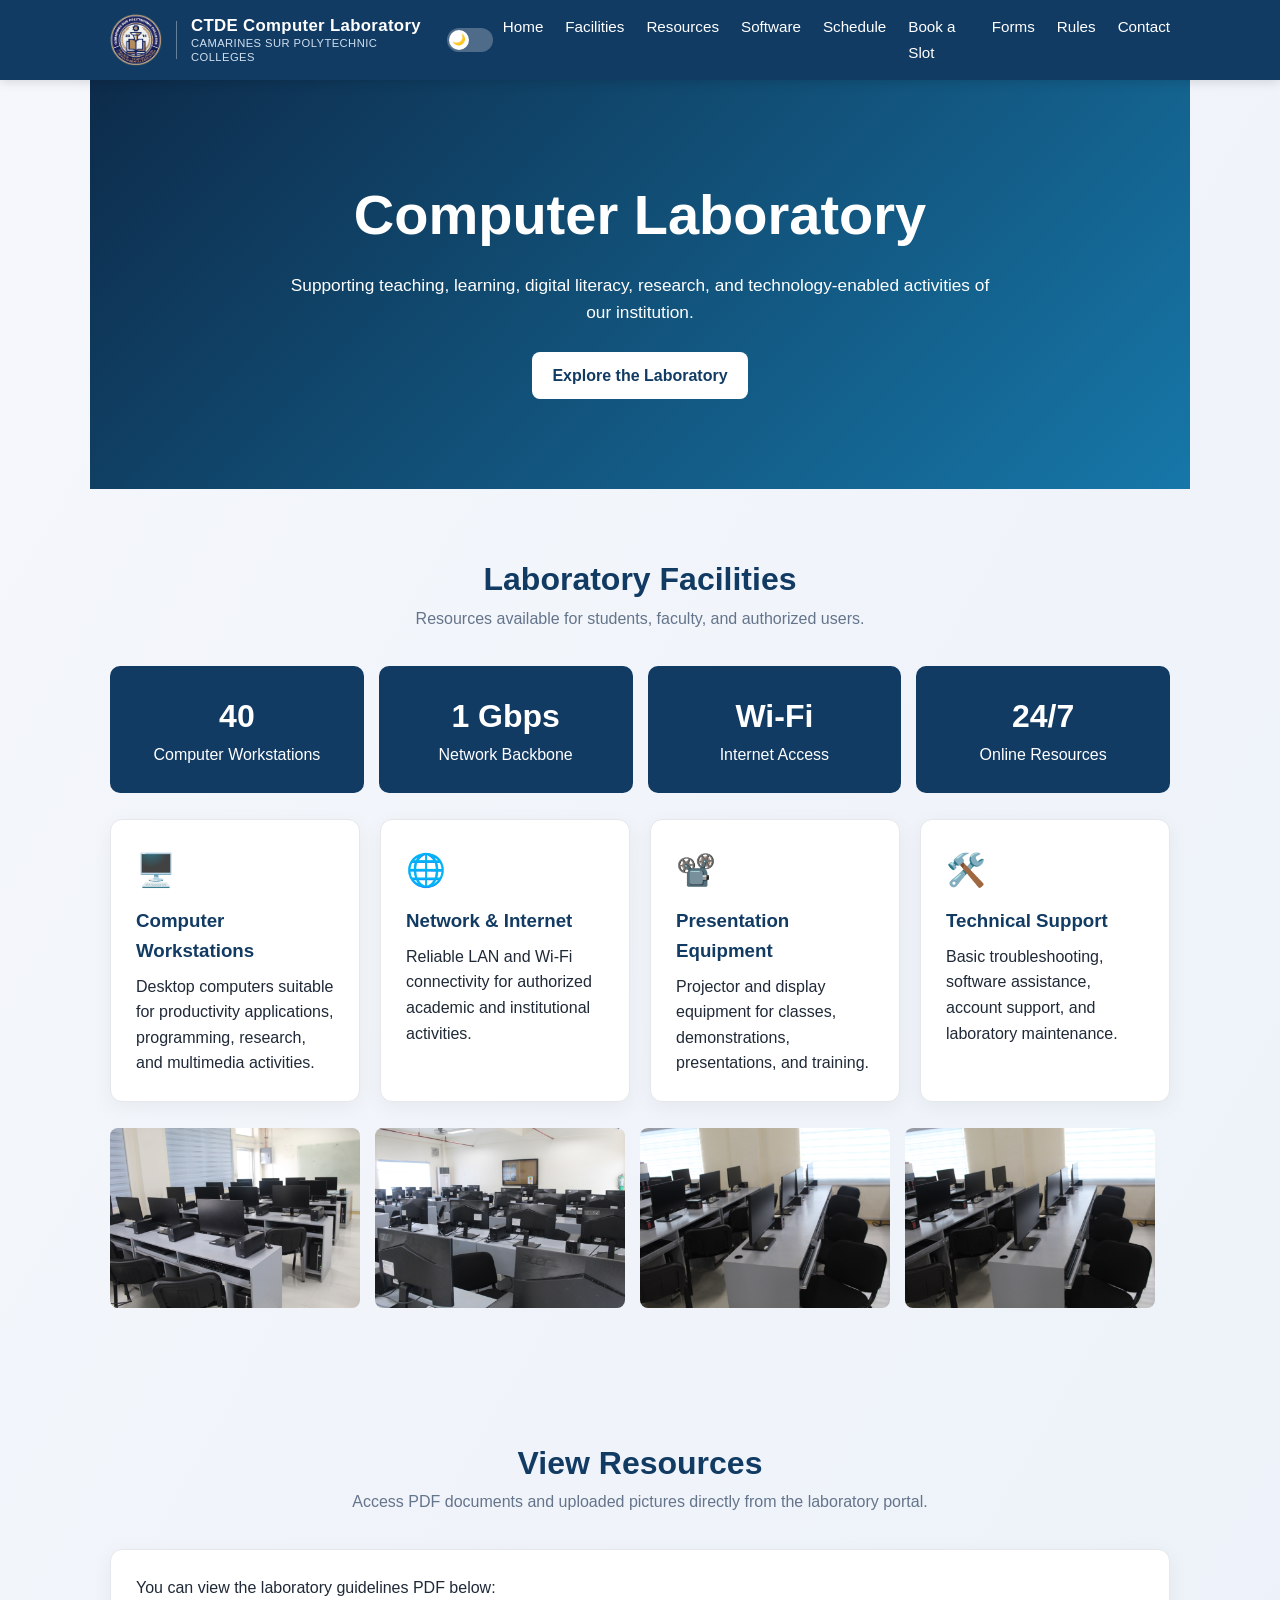
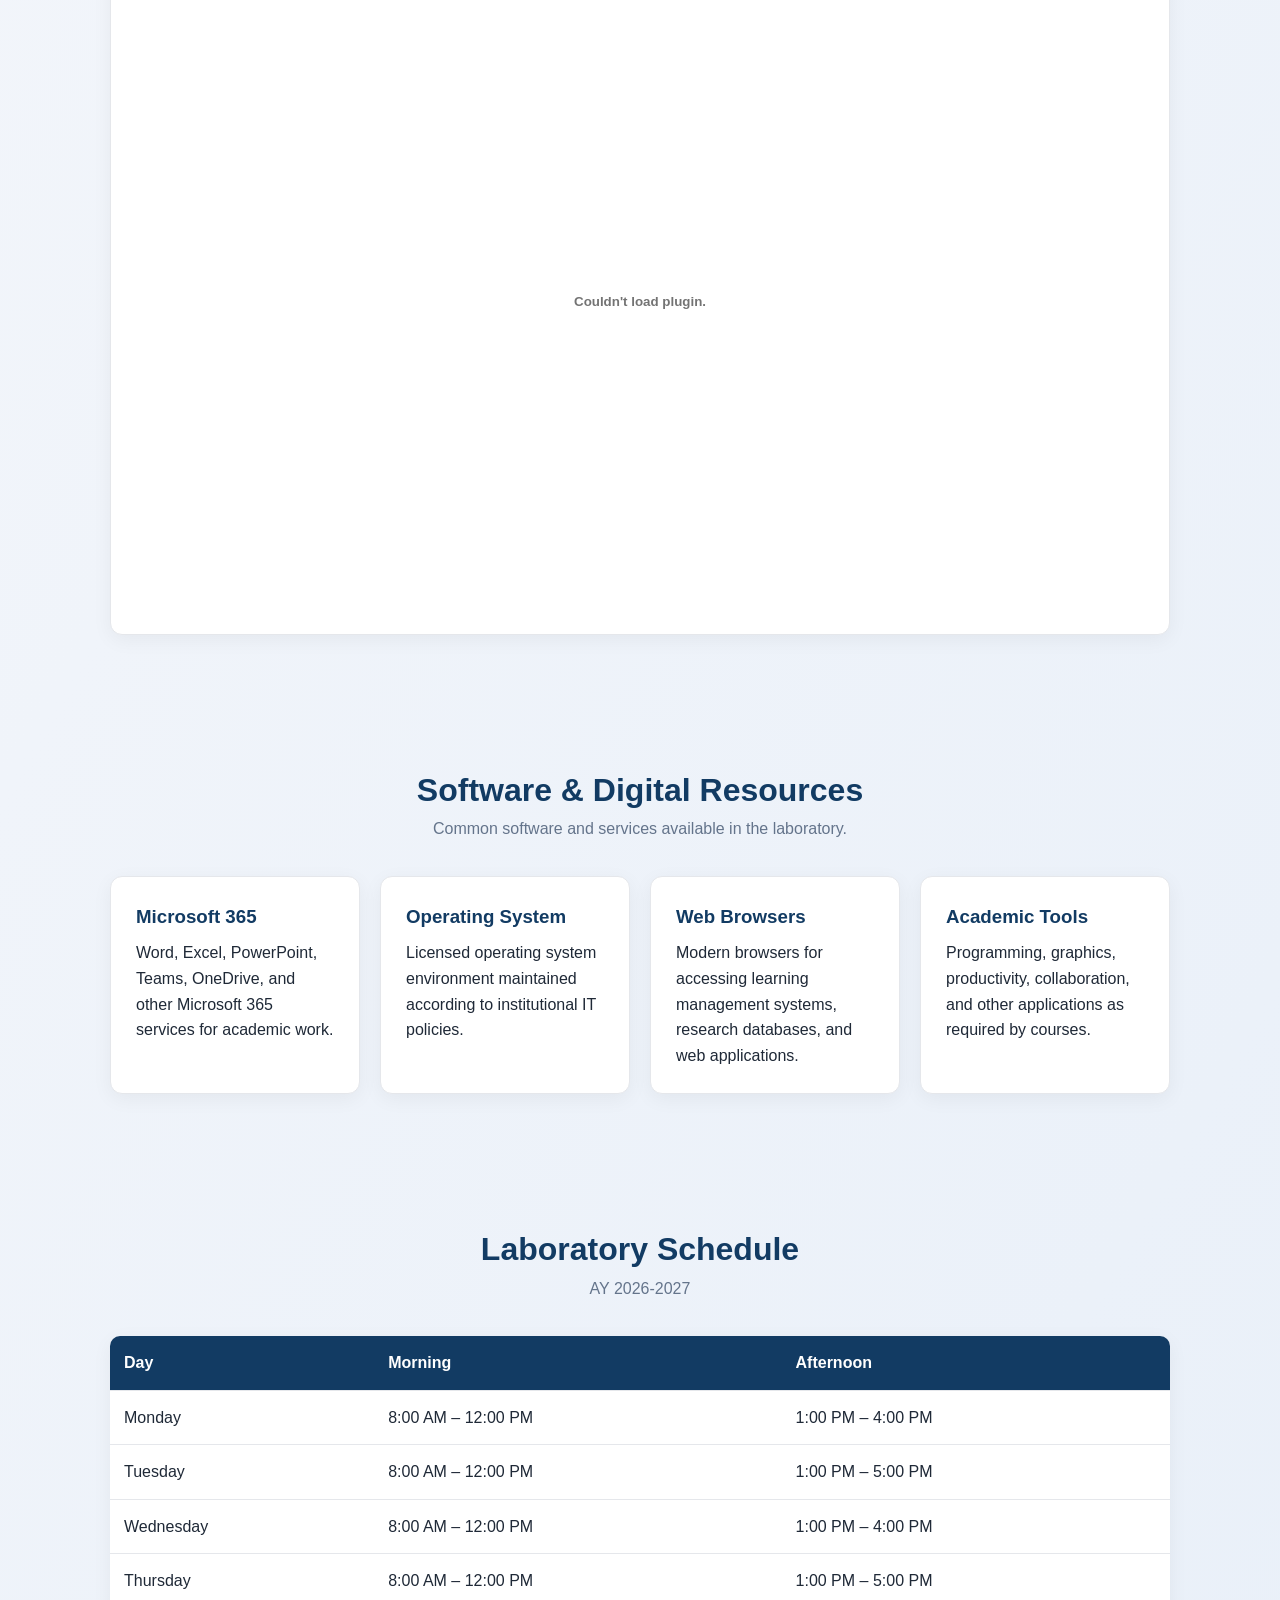
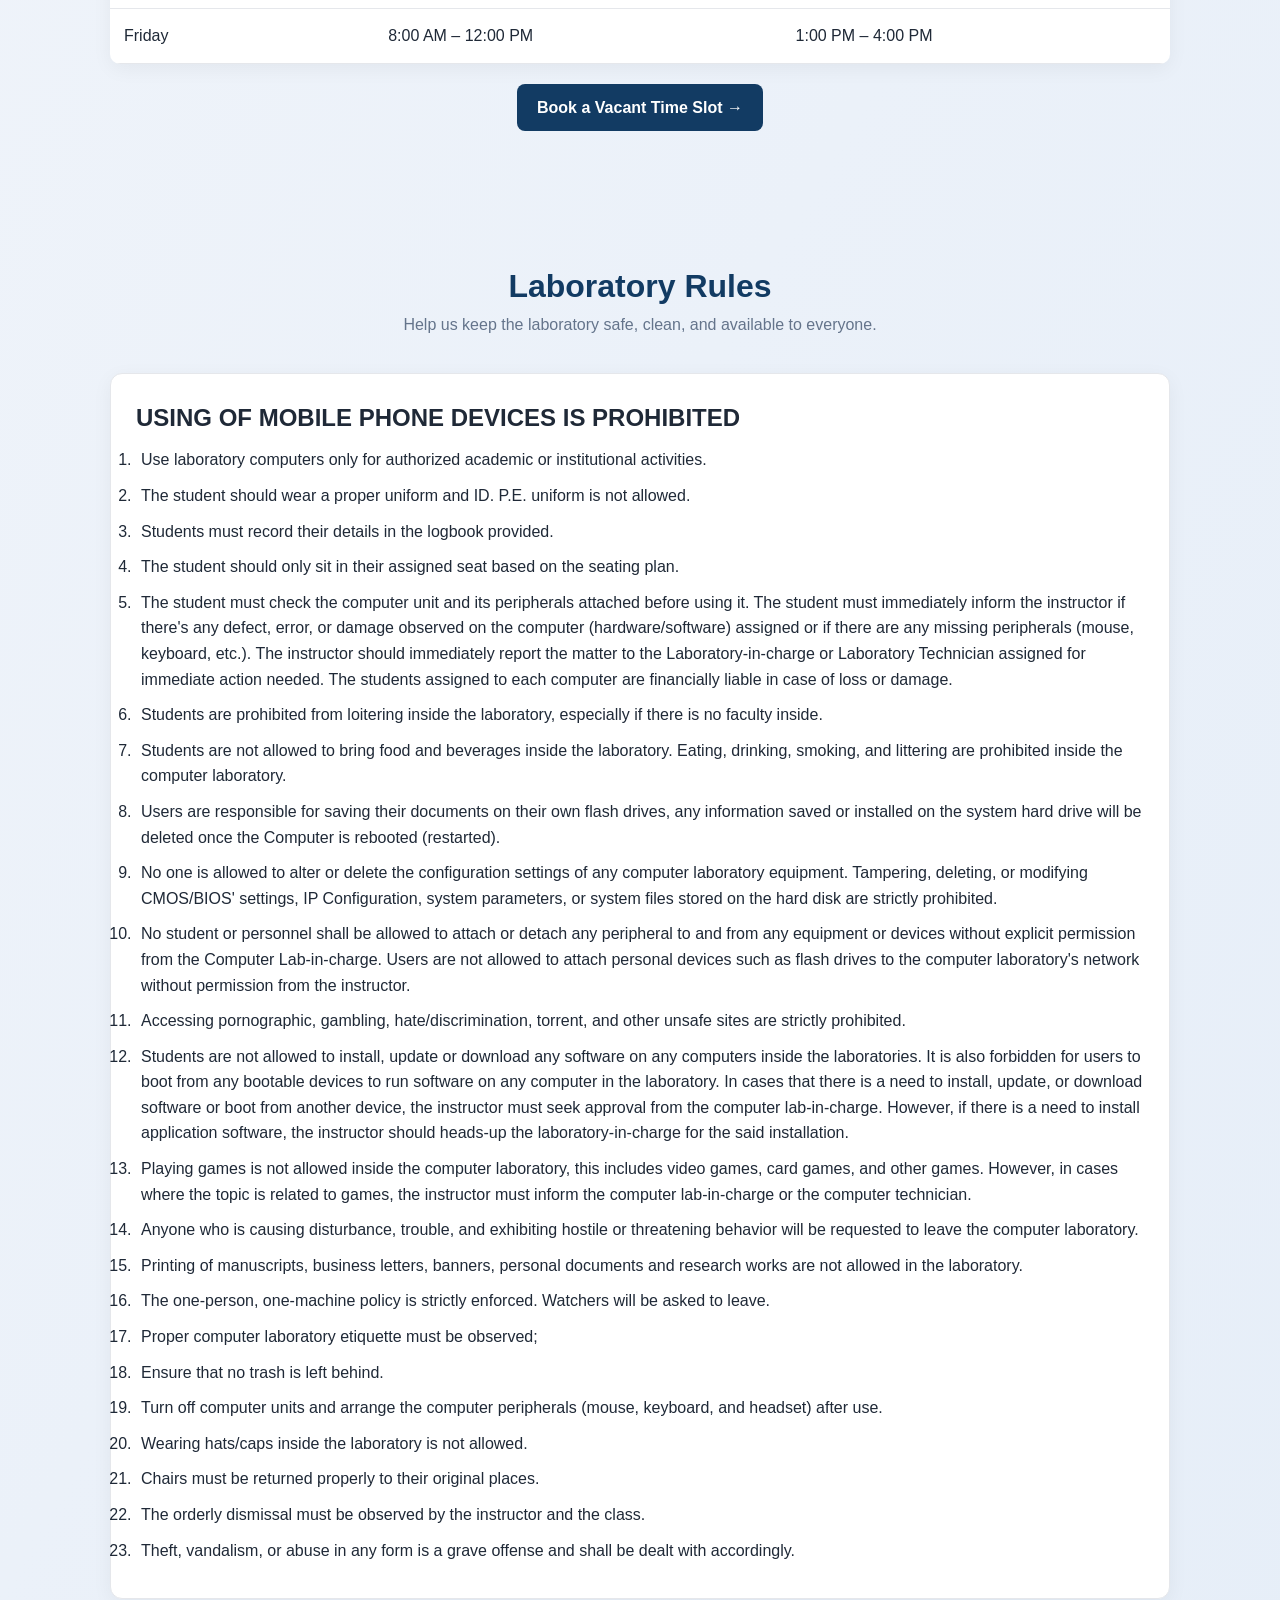
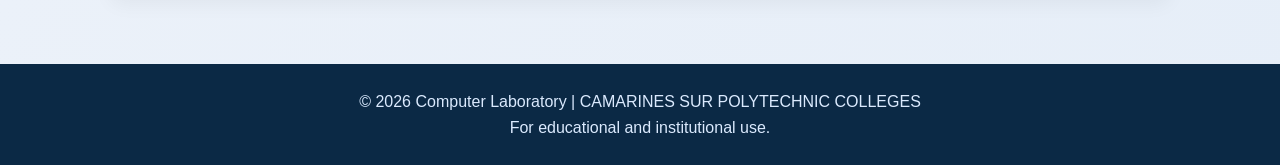
==== index.html @ 2ef3e0af "Add files via upload" ====
<!DOCTYPE html>
<html lang="en">
<head>
<meta charset="UTF-8">
<meta name="viewport" content="width=device-width, initial-scale=1.0">
<title>Computer Laboratory | Institution</title>
<script>
// Apply saved theme before first paint to avoid a light-mode flash
(function(){
  try {
    if (localStorage.getItem('theme') === 'dark') {
      document.documentElement.setAttribute('data-theme', 'dark');
    }
  } catch (e) {}
})();
</script>
<style>
:root{
  --bg1:#f5f7fb; --bg2:#e6eef8; --bg3:#eef4fb;
  --card-bg:#ffffff; --card-border:#e5e7eb;
  --text:#1f2937; --text-muted:#64748b;
  --accent:#123b63;
  --table-header-bg:#123b63;
  --stat-bg:#123b63;
}
[data-theme="dark"]{
  --bg1:#0f172a; --bg2:#111827; --bg3:#0b1220;
  --card-bg:#1e293b; --card-border:#334155;
  --text:#e5e7eb; --text-muted:#94a3b8;
  --accent:#6bb6f0;
  --table-header-bg:#0b1f36;
  --stat-bg:#0b1f36;
}
*{box-sizing:border-box;margin:0;padding:0}
html{scroll-behavior:smooth}
body{font-family:Arial,Helvetica,sans-serif;line-height:1.6;color:var(--text);background:linear-gradient(120deg,var(--bg1),var(--bg2),var(--bg1),var(--bg3));background-size:300% 300%;animation:bgShift 16s ease infinite;transition:color .2s ease}
@keyframes bgShift{
0%{background-position:0% 50%}
50%{background-position:100% 50%}
100%{background-position:0% 50%}
}
header{background:#123b63;color:white;position:sticky;top:0;z-index:10;box-shadow:0 2px 10px #0002}
nav{max-width:1100px;margin:auto;display:flex;align-items:center;justify-content:space-between;padding:14px 20px;gap:10px}
.logo{font-weight:700;font-size:1.15rem;display:flex;align-items:center;gap:14px}
.logo img{height:52px;width:52px;flex-shrink:0}
.logo-divider{width:1px;height:38px;background:rgba(255,255,255,.35)}
.logo-text{display:flex;flex-direction:column;line-height:1.25}
.logo-text .primary{font-size:1.05rem;font-weight:700;letter-spacing:.02em}
.logo-text .secondary{font-size:.7rem;font-weight:400;color:#cfe0f0;letter-spacing:.04em;text-transform:uppercase}
nav ul{display:flex;gap:22px;list-style:none}
nav a{color:white;text-decoration:none;font-size:.95rem}
nav a:hover{text-decoration:underline}
.nav-toggle{display:none}
.hamburger{display:none;flex-direction:column;gap:5px;cursor:pointer;padding:6px}
.hamburger span{width:26px;height:3px;background:white;border-radius:2px}

.theme-toggle{display:inline-flex;align-items:center;cursor:pointer}
.theme-toggle input{display:none}
.theme-toggle .track{width:46px;height:24px;background:rgba(255,255,255,.25);border-radius:999px;position:relative;transition:background .2s ease}
.theme-toggle .thumb{position:absolute;top:2px;left:2px;width:20px;height:20px;border-radius:50%;background:white;display:flex;align-items:center;justify-content:center;font-size:11px;transition:left .2s ease}
.theme-toggle input:checked ~ .track{background:#2fa3d9}
.theme-toggle input:checked ~ .track .thumb{left:24px}
.hero{background:linear-gradient(135deg,#0d2b4a,#1677a8,#2fa3d9,#123b63);background-size:300% 300%;color:white;text-align:center;padding:90px 20px;animation:gradientShift 7s ease infinite}
@keyframes gradientShift{
0%{background-position:0% 50%}
50%{background-position:100% 50%}
100%{background-position:0% 50%}
}
.hero h1{font-size:clamp(2rem,5vw,3.5rem);margin-bottom:12px}
.hero p{max-width:720px;margin:0 auto 25px;font-size:1.08rem}
.btn{display:inline-block;background:white;color:#123b63;padding:11px 20px;border-radius:8px;text-decoration:none;font-weight:700}
section{max-width:1100px;margin:auto;padding:65px 20px}
.section-title{text-align:center;margin-bottom:35px}
.section-title h2{font-size:2rem;color:var(--accent)}
.section-title p{color:var(--text-muted)}
.cards{display:grid;grid-template-columns:repeat(auto-fit,minmax(220px,1fr));gap:20px}
.card{background:var(--card-bg);border-radius:12px;padding:25px;box-shadow:0 5px 20px #0000000d;border:1px solid var(--card-border)}
.card h3{color:var(--accent);margin-bottom:8px}
.icon{font-size:2rem;margin-bottom:10px}
.stats{display:grid;grid-template-columns:repeat(auto-fit,minmax(180px,1fr));gap:15px}
.stat{background:var(--stat-bg);color:white;padding:25px;text-align:center;border-radius:10px}
.stat strong{display:block;font-size:2rem}
table{width:100%;border-collapse:collapse;background:var(--card-bg);border-radius:10px;overflow:hidden;box-shadow:0 5px 20px #0000000d}
th,td{padding:14px;text-align:left;border-bottom:1px solid var(--card-border)}
th{background:var(--table-header-bg);color:white}
.rules li{margin:10px 0;padding-left:5px}
.contact{background:var(--card-bg);border-radius:12px;padding:30px;box-shadow:0 5px 20px #0000000d}
footer{background:#0b2945;color:#dbeafe;text-align:center;padding:25px}
@media(max-width:700px){
.hamburger{display:flex}
nav ul{display:none;flex-direction:column;gap:0;position:absolute;top:100%;left:0;right:0;background:#123b63;padding:10px 0;box-shadow:0 8px 15px #0003}
nav ul li{width:100%}
nav ul li a{display:block;padding:12px 20px}
.nav-toggle:checked ~ ul{display:flex}
.logo img{height:38px;width:38px}
.logo-divider{height:30px}
.logo-text .primary{font-size:.9rem}
.logo-text .secondary{font-size:.62rem}
.hero{padding:65px 18px}
section{padding:45px 18px}
.gallery a{flex:1 1 calc(50% - 15px);max-width:calc(50% - 15px)}
}
@media(max-width:480px){
.gallery a{flex:1 1 100%;max-width:100%}
}
 
.gallery {
  display: flex;
  gap: 15px;
  flex-wrap: wrap;
}
.gallery a {
  flex: 1 1 calc(25% - 15px);
  max-width: calc(25% - 15px);
}
img.zoomable {
  width: 100%;
  height: 180px;
  object-fit: cover;
  display: block;
  border-radius: 8px;
  transition: transform 0.3s ease, box-shadow 0.3s ease;
  cursor: pointer;
}
img.zoomable:hover {
  transform: scale(1.1);
  box-shadow: 0 8px 20px #0003;
}
 
.overlay {
  position: fixed;
  top: 0; left: 0;
  width: 100%; height: 100%;
  background: rgba(0,0,0,0.8);
  display: none;
  justify-content: center;
  align-items: center;
  z-index: 9999;
  flex-direction: column;
}
.overlay:target {
  display: flex;
}
.overlay img {
  max-width: 90%;
  max-height: 80%;
  border-radius: 10px;
  box-shadow: 0 0 20px #000;
}
.overlay a {
  color: white;
  font-size: 2rem;
  text-decoration: none;
  margin: 15px;
}
.overlay .nav {
  display: flex;
  justify-content: space-between;
  width: 100%;
  padding: 0 40px;
  position: absolute;
  top: 50%;
  transform: translateY(-50%);
}
.overlay .close {
  position: absolute;
  top: 20px; right: 30px;
}
 
</style>
</head>
<body>
<header>
<nav>
<div class="logo">
<img src="Pictures/CSPC-Seal.png" alt="CSPC Seal">
<div class="logo-divider"></div>
<div class="logo-text">
<span class="primary">CTDE Computer Laboratory</span>
<span class="secondary">Camarines Sur Polytechnic Colleges</span>
</div>
</div>
<label class="theme-toggle" title="Toggle dark mode">
<input type="checkbox" id="themeSwitch">
<span class="track"><span class="thumb">🌙</span></span>
</label>
<input type="checkbox" id="navToggle" class="nav-toggle">
<label for="navToggle" class="hamburger"><span></span><span></span><span></span></label>
<ul>
<li><a href="#home">Home</a></li>
<li><a href="#facilities">Facilities</a></li>
<li><a href="#resources">Resources</a></li>
<li><a href="#software">Software</a></li>
<li><a href="#schedule">Schedule</a></li>
<li><a href="booking.html">Book a Slot</a></li>
<li><a href="forms.html">Forms</a></li>
<li><a href="#rules">Rules</a></li>
<li><a href="contact.html">Contact</a></li>
</ul>
</nav>
</header>

<main>
<section class="hero" id="home">
<h1>Computer Laboratory</h1>
<p>Supporting teaching, learning, digital literacy, research, and technology-enabled activities of our institution.</p>
<a class="btn" href="#facilities">Explore the Laboratory</a>
</section>

<section id="facilities">
<div class="section-title"><h2>Laboratory Facilities</h2><p>Resources available for students, faculty, and authorized users.</p></div>
<div class="stats">
<div class="stat"><strong>40</strong>Computer Workstations</div>
<div class="stat"><strong>1 Gbps</strong>Network Backbone</div>
<div class="stat"><strong>Wi-Fi</strong>Internet Access</div>
<div class="stat"><strong>24/7</strong>Online Resources</div>
</div>
<br>
<div class="cards">
<div class="card"><div class="icon">🖥️</div><h3>Computer Workstations</h3><p>Desktop computers suitable for productivity applications, programming, research, and multimedia activities.</p></div>
<div class="card"><div class="icon">🌐</div><h3>Network & Internet</h3><p>Reliable LAN and Wi-Fi connectivity for authorized academic and institutional activities.</p></div>
<div class="card"><div class="icon">📽️</div><h3>Presentation Equipment</h3><p>Projector and display equipment for classes, demonstrations, presentations, and training.</p></div>
<div class="card"><div class="icon">🛠️</div><h3>Technical Support</h3><p>Basic troubleshooting, software assistance, account support, and laboratory maintenance.</p></div>
</div>
<br>
 <!-- Uploaded Pictures -->
<div class="gallery">
  <a href="#img1"><img src="Pictures/CTDE 1.JPG" alt="Lab 1" class="zoomable"></a>
  <a href="#img2"><img src="Pictures/CTDE 2.JPG" alt="Lab 2" class="zoomable"></a>
  <a href="#img3"><img src="Pictures/CTDE 3.JPG" alt="Lab 3" class="zoomable"></a>
  <a href="#img4"><img src="Pictures/CTDE 4.JPG" alt="Lab 4" class="zoomable"></a>
</div>

</section>

<section id="resources">
  <div class="section-title">
    <h2>View Resources</h2>
    <p>Access PDF documents and uploaded pictures directly from the laboratory portal.</p>
  </div>

  <!-- PDF Viewer -->
  <div class="card">
    <p>You can view the laboratory guidelines PDF below:</p>
    <embed src="PDF/CSPC ICT Laboratory Manual.pdf" type="application/pdf" width="100%" height="600px" />
  </div>
</section>


<section id="software">
<div class="section-title"><h2>Software & Digital Resources</h2><p>Common software and services available in the laboratory.</p></div>
<div class="cards">
<div class="card"><h3>Microsoft 365</h3><p>Word, Excel, PowerPoint, Teams, OneDrive, and other Microsoft 365 services for academic work.</p></div>
<div class="card"><h3>Operating System</h3><p>Licensed operating system environment maintained according to institutional IT policies.</p></div>
<div class="card"><h3>Web Browsers</h3><p>Modern browsers for accessing learning management systems, research databases, and web applications.</p></div>
<div class="card"><h3>Academic Tools</h3><p>Programming, graphics, productivity, collaboration, and other applications as required by courses.</p></div>
</div>
</section>

<section id="schedule">
<div class="section-title"><h2>Laboratory Schedule</h2><p>AY 2026-2027</p></div>
<table>
<tr><th>Day</th><th>Morning</th><th>Afternoon</th></tr>
<tr><td>Monday</td><td>8:00 AM – 12:00 PM</td><td>1:00 PM – 4:00 PM</td></tr>
<tr><td>Tuesday</td><td>8:00 AM – 12:00 PM</td><td>1:00 PM – 5:00 PM</td></tr>
<tr><td>Wednesday</td><td>8:00 AM – 12:00 PM</td><td>1:00 PM – 4:00 PM</td></tr>
<tr><td>Thursday</td><td>8:00 AM – 12:00 PM</td><td>1:00 PM – 5:00 PM</td></tr>
<tr><td>Friday</td><td>8:00 AM – 12:00 PM</td><td>1:00 PM – 4:00 PM</td></tr>
</table>
<p style="text-align:center;margin-top:20px">
<a class="btn" style="background:#123b63;color:white" href="booking.html">Book a Vacant Time Slot &rarr;</a>
</p>
</section>

<section id="rules">
<div class="section-title"><h2>Laboratory Rules</h2><p>Help us keep the laboratory safe, clean, and available to everyone.</p></div>
<div class="card rules">
<ol>
<h2>USING OF MOBILE PHONE DEVICES IS PROHIBITED</h2>
<li>Use laboratory computers only for authorized academic or institutional activities.</li>
<li>The student should wear a proper uniform and ID. P.E. uniform is not allowed.</li>
<li>Students must record their details in the logbook provided.</li>
<li>The student should only sit in their assigned seat based on the seating plan.</li>
<li>The student must check the computer unit and its peripherals attached before using it. The student
must immediately inform the instructor if there's any defect, error, or damage observed on the
computer (hardware/software) assigned or if there are any missing peripherals (mouse, keyboard,
etc.). The instructor should immediately report the matter to the Laboratory-in-charge or Laboratory
Technician assigned for immediate action needed. The students assigned to each computer are
financially liable in case of loss or damage.</li>
<li>Students are prohibited from loitering inside the laboratory, especially if there is no faculty inside.</li>
<li>Students are not allowed to bring food and beverages inside the laboratory. Eating, drinking,
smoking, and littering are prohibited inside the computer laboratory.</li>
<li>Users are responsible for saving their documents on their own flash drives, any information saved
or installed on the system hard drive will be deleted once the Computer is rebooted (restarted).</li>
<li>No one is allowed to alter or delete the configuration settings of any computer laboratory equipment.
Tampering, deleting, or modifying CMOS/BIOS' settings, IP Configuration, system parameters, or
system files stored on the hard disk are strictly prohibited.</li>
<li>No student or personnel shall be allowed to attach or detach any peripheral to and from any
equipment or devices without explicit permission from the Computer Lab-in-charge. Users are not
allowed to attach personal devices such as flash drives to the computer laboratory's network
without permission from the instructor.</li>
<li>Accessing pornographic, gambling, hate/discrimination, torrent, and other unsafe sites are strictly
prohibited.</li>
<li>Students are not allowed to install, update or download any software on any computers inside the
laboratories. It is also forbidden for users to boot from any bootable devices to run software on any
computer in the laboratory. In cases that there is a need to install, update, or download software or
boot from another device, the instructor must seek approval from the computer lab-in-charge.
However, if there is a need to install application software, the instructor should heads-up the
laboratory-in-charge for the said installation.</li>
<li>Playing games is not allowed inside the computer laboratory, this includes video games, card
games, and other games. However, in cases where the topic is related to games, the instructor
must inform the computer lab-in-charge or the computer technician.</li>
<li>Anyone who is causing disturbance, trouble, and exhibiting hostile or threatening behavior will be
requested to leave the computer laboratory.</li>
<li>Printing of manuscripts, business letters, banners, personal documents and research works are
not allowed in the laboratory.</li>
<li>The one-person, one-machine policy is strictly enforced. Watchers will be asked to leave.</li>
<li>Proper computer laboratory etiquette must be observed;</li>
<li>Ensure that no trash is left behind.</li>
<li>Turn off computer units and arrange the computer peripherals (mouse, keyboard, and
headset) after use.</li>
<li>Wearing hats/caps inside the laboratory is not allowed.</li>
<li>Chairs must be returned properly to their original places.</li>
<li>The orderly dismissal must be observed by the instructor and the class.</li>
<li>Theft, vandalism, or abuse in any form is a grave offense and shall be dealt with accordingly.</li>
</ol>
</div>
</section>

</main>

<footer>
<p>&copy; 2026 Computer Laboratory | CAMARINES SUR POLYTECHNIC COLLEGES</p>
<p>For educational and institutional use.</p>

<!-- Overlay Slides -->
<div id="img1" class="overlay">
  <a href="#" class="close">&times;</a>
  <img src="Pictures/CTDE 1.JPG" alt="Lab 1 Enlarged">
  <div class="nav">
    <a href="#img4">&#10094;</a> <!-- Previous -->
    <a href="#img2">&#10095;</a> <!-- Next -->
  </div>
</div>

<div id="img2" class="overlay">
  <a href="#" class="close">&times;</a>
  <img src="Pictures/CTDE 2.JPG" alt="Lab 2 Enlarged">
  <div class="nav">
    <a href="#img1">&#10094;</a>
    <a href="#img3">&#10095;</a>
  </div>
</div>

<div id="img3" class="overlay">
  <a href="#" class="close">&times;</a>
  <img src="Pictures/CTDE 3.JPG" alt="Lab 3 Enlarged">
  <div class="nav">
    <a href="#img2">&#10094;</a>
    <a href="#img4">&#10095;</a>
  </div>
</div>

  <div id="img4" class="overlay">
  <a href="#" class="close">&times;</a>
  <img src="Pictures/CTDE 4.JPG" alt="Lab 4 Enlarged">
  <div class="nav">
    <a href="#img3">&#10094;</a>
    <a href="#img1">&#10095;</a>
  </div>
</div>

  
</footer>
<script>
// NOTE: this only discourages casual right-click / DevTools shortcuts.
// It is not real security — see the site's own admin notes for details.
document.addEventListener('contextmenu', e => e.preventDefault());
document.addEventListener('keydown', e => {
  const k = e.key.toUpperCase();
  if (
    e.key === 'F12' ||
    (e.ctrlKey && e.shiftKey && (k === 'I' || k === 'J' || k === 'C')) ||
    (e.ctrlKey && k === 'U')
  ) {
    e.preventDefault();
  }
});
</script>

<script>
const themeSwitch = document.getElementById('themeSwitch');
themeSwitch.checked = document.documentElement.getAttribute('data-theme') === 'dark';
themeSwitch.addEventListener('change', () => {
  if (themeSwitch.checked) {
    document.documentElement.setAttribute('data-theme', 'dark');
    localStorage.setItem('theme', 'dark');
  } else {
    document.documentElement.removeAttribute('data-theme');
    localStorage.setItem('theme', 'light');
  }
});
</script>
</body>
</html>
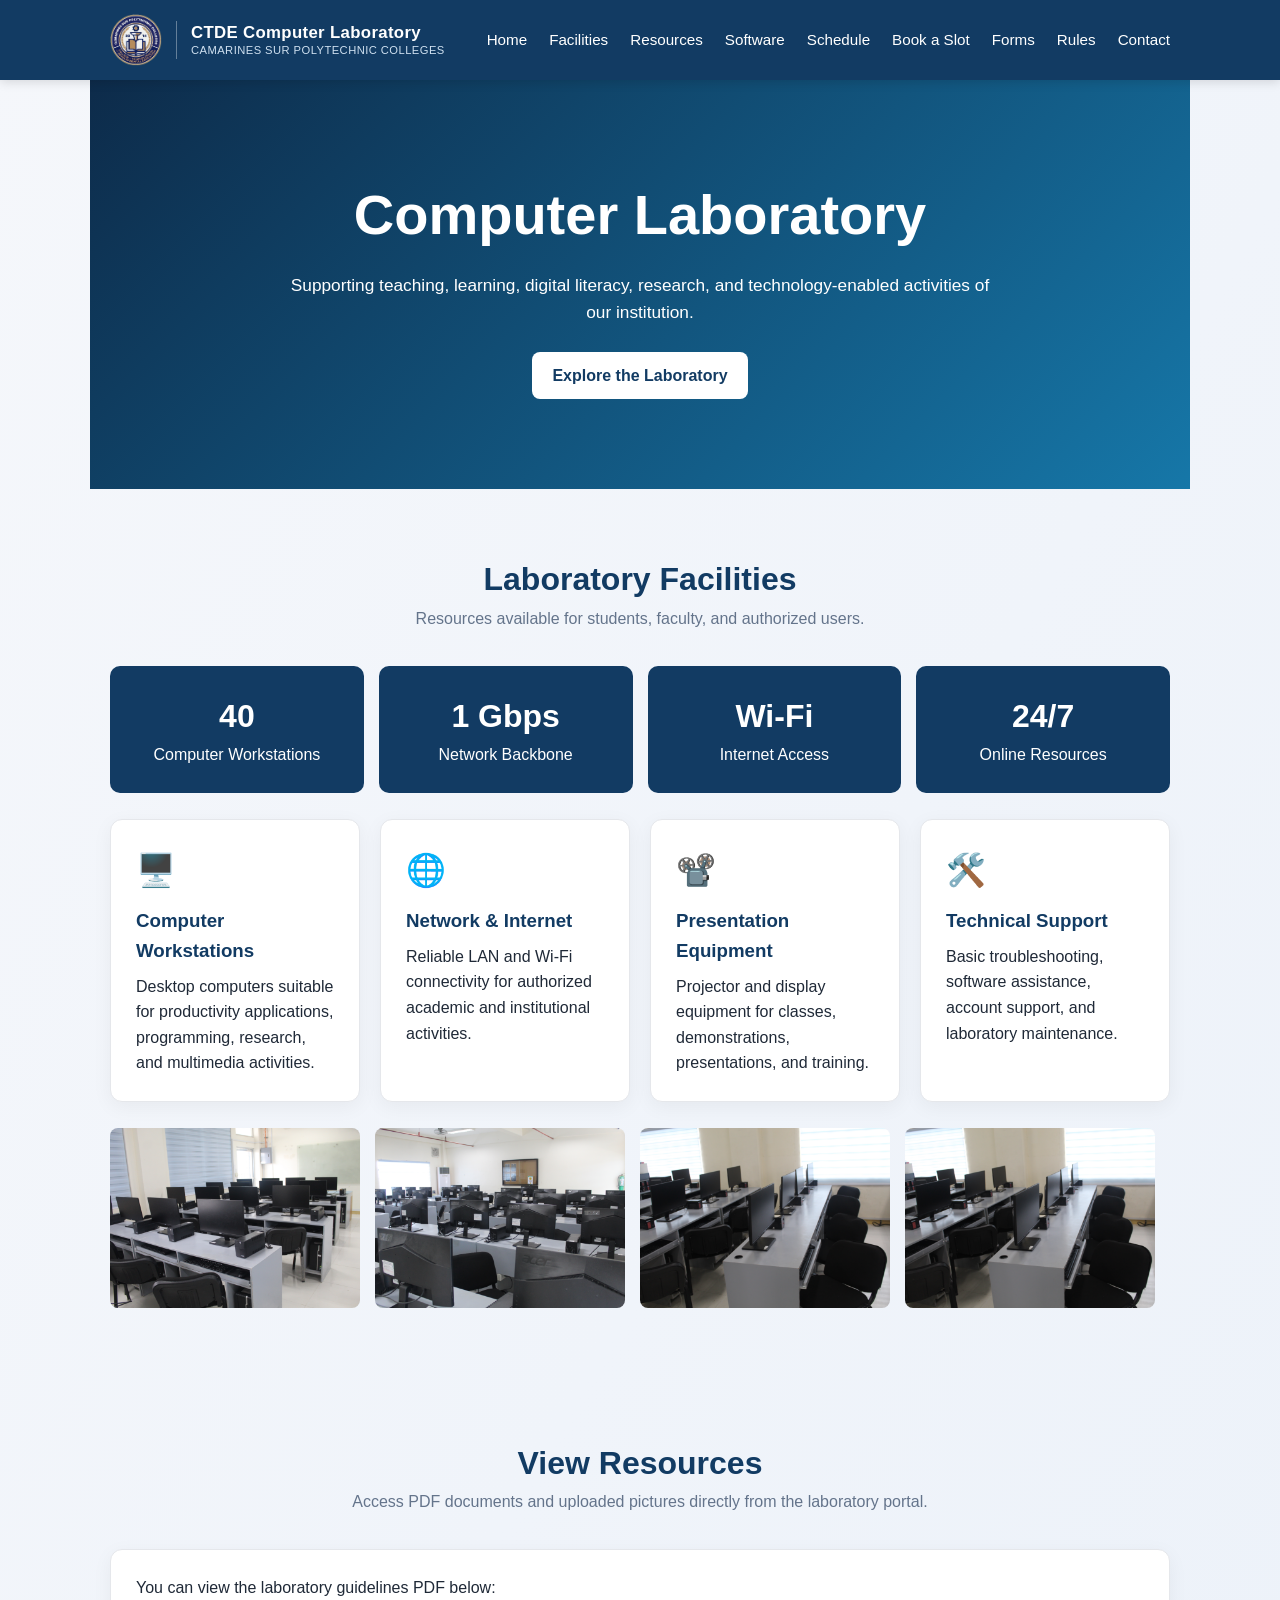
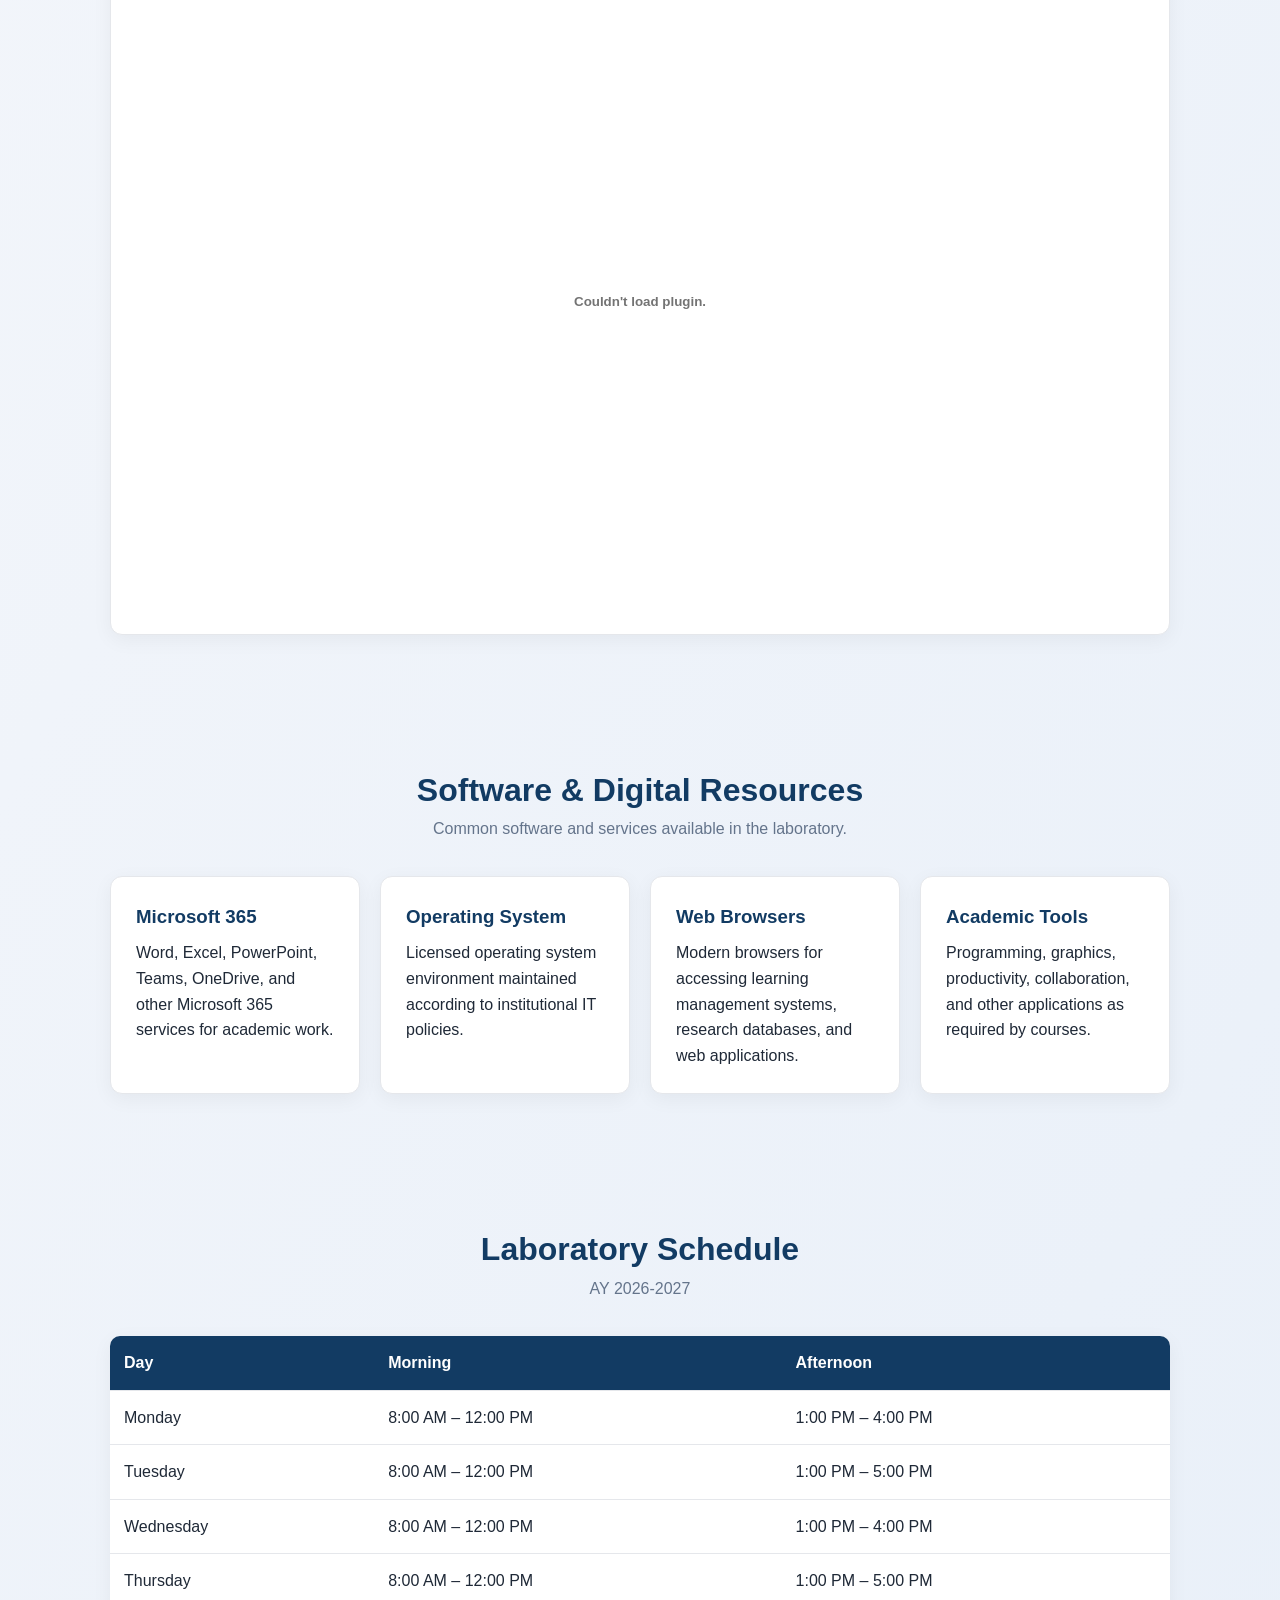
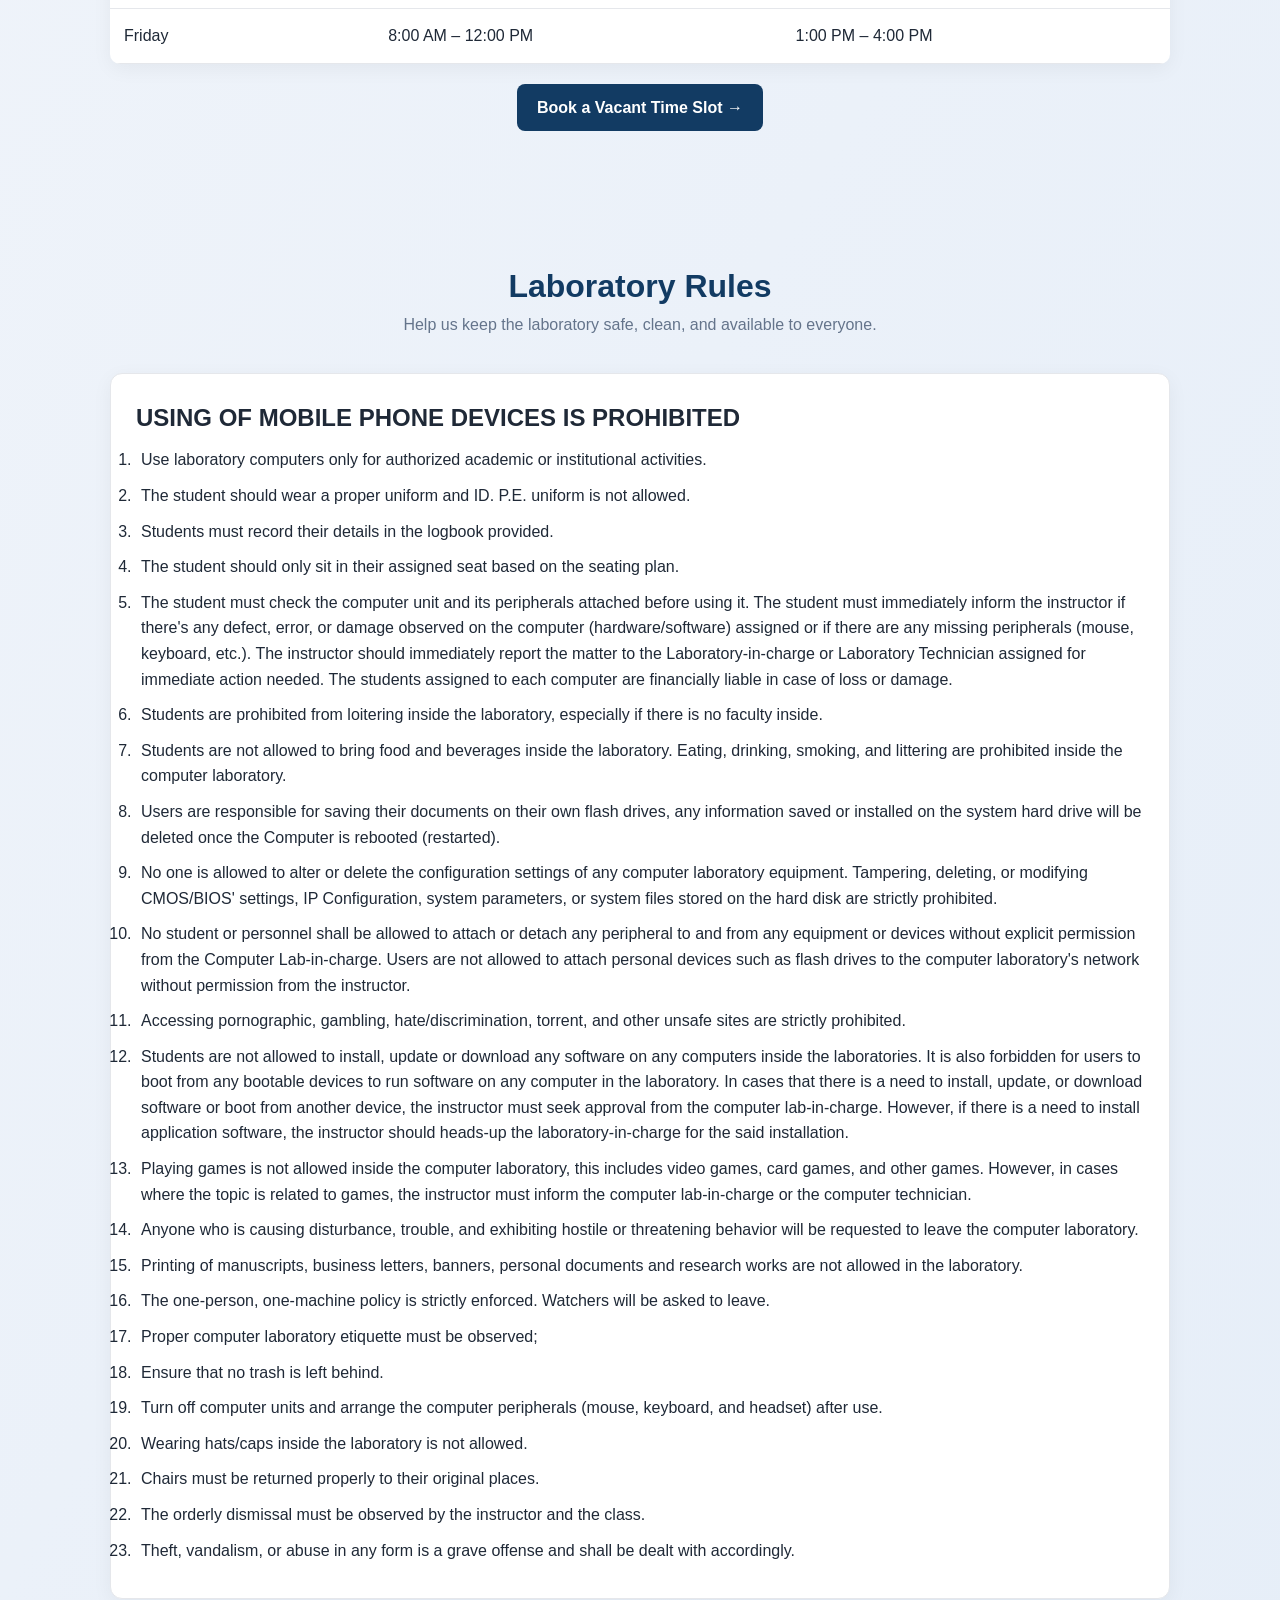
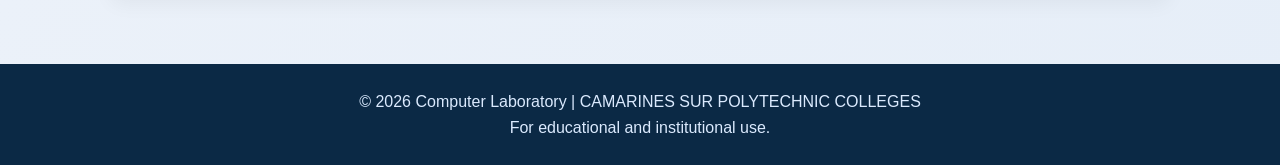
==== commit 3480de5f: "Add files via upload" ====
--- a/index.html
+++ b/index.html
@@ -4,16 +4,6 @@
 <meta charset="UTF-8">
 <meta name="viewport" content="width=device-width, initial-scale=1.0">
 <title>Computer Laboratory | Institution</title>
-<script>
-// Apply saved theme before first paint to avoid a light-mode flash
-(function(){
-  try {
-    if (localStorage.getItem('theme') === 'dark') {
-      document.documentElement.setAttribute('data-theme', 'dark');
-    }
-  } catch (e) {}
-})();
-</script>
 <style>
 :root{
   --bg1:#f5f7fb; --bg2:#e6eef8; --bg3:#eef4fb;
@@ -22,14 +12,6 @@
   --accent:#123b63;
   --table-header-bg:#123b63;
   --stat-bg:#123b63;
-}
-[data-theme="dark"]{
-  --bg1:#0f172a; --bg2:#111827; --bg3:#0b1220;
-  --card-bg:#1e293b; --card-border:#334155;
-  --text:#e5e7eb; --text-muted:#94a3b8;
-  --accent:#6bb6f0;
-  --table-header-bg:#0b1f36;
-  --stat-bg:#0b1f36;
 }
 *{box-sizing:border-box;margin:0;padding:0}
 html{scroll-behavior:smooth}
@@ -53,13 +35,6 @@
 .nav-toggle{display:none}
 .hamburger{display:none;flex-direction:column;gap:5px;cursor:pointer;padding:6px}
 .hamburger span{width:26px;height:3px;background:white;border-radius:2px}
-
-.theme-toggle{display:inline-flex;align-items:center;cursor:pointer}
-.theme-toggle input{display:none}
-.theme-toggle .track{width:46px;height:24px;background:rgba(255,255,255,.25);border-radius:999px;position:relative;transition:background .2s ease}
-.theme-toggle .thumb{position:absolute;top:2px;left:2px;width:20px;height:20px;border-radius:50%;background:white;display:flex;align-items:center;justify-content:center;font-size:11px;transition:left .2s ease}
-.theme-toggle input:checked ~ .track{background:#2fa3d9}
-.theme-toggle input:checked ~ .track .thumb{left:24px}
 .hero{background:linear-gradient(135deg,#0d2b4a,#1677a8,#2fa3d9,#123b63);background-size:300% 300%;color:white;text-align:center;padding:90px 20px;animation:gradientShift 7s ease infinite}
 @keyframes gradientShift{
 0%{background-position:0% 50%}
@@ -180,10 +155,6 @@
 <span class="secondary">Camarines Sur Polytechnic Colleges</span>
 </div>
 </div>
-<label class="theme-toggle" title="Toggle dark mode">
-<input type="checkbox" id="themeSwitch">
-<span class="track"><span class="thumb">🌙</span></span>
-</label>
 <input type="checkbox" id="navToggle" class="nav-toggle">
 <label for="navToggle" class="hamburger"><span></span><span></span><span></span></label>
 <ul>
@@ -387,19 +358,5 @@
   }
 });
 </script>
-
-<script>
-const themeSwitch = document.getElementById('themeSwitch');
-themeSwitch.checked = document.documentElement.getAttribute('data-theme') === 'dark';
-themeSwitch.addEventListener('change', () => {
-  if (themeSwitch.checked) {
-    document.documentElement.setAttribute('data-theme', 'dark');
-    localStorage.setItem('theme', 'dark');
-  } else {
-    document.documentElement.removeAttribute('data-theme');
-    localStorage.setItem('theme', 'light');
-  }
-});
-</script>
 </body>
 </html>
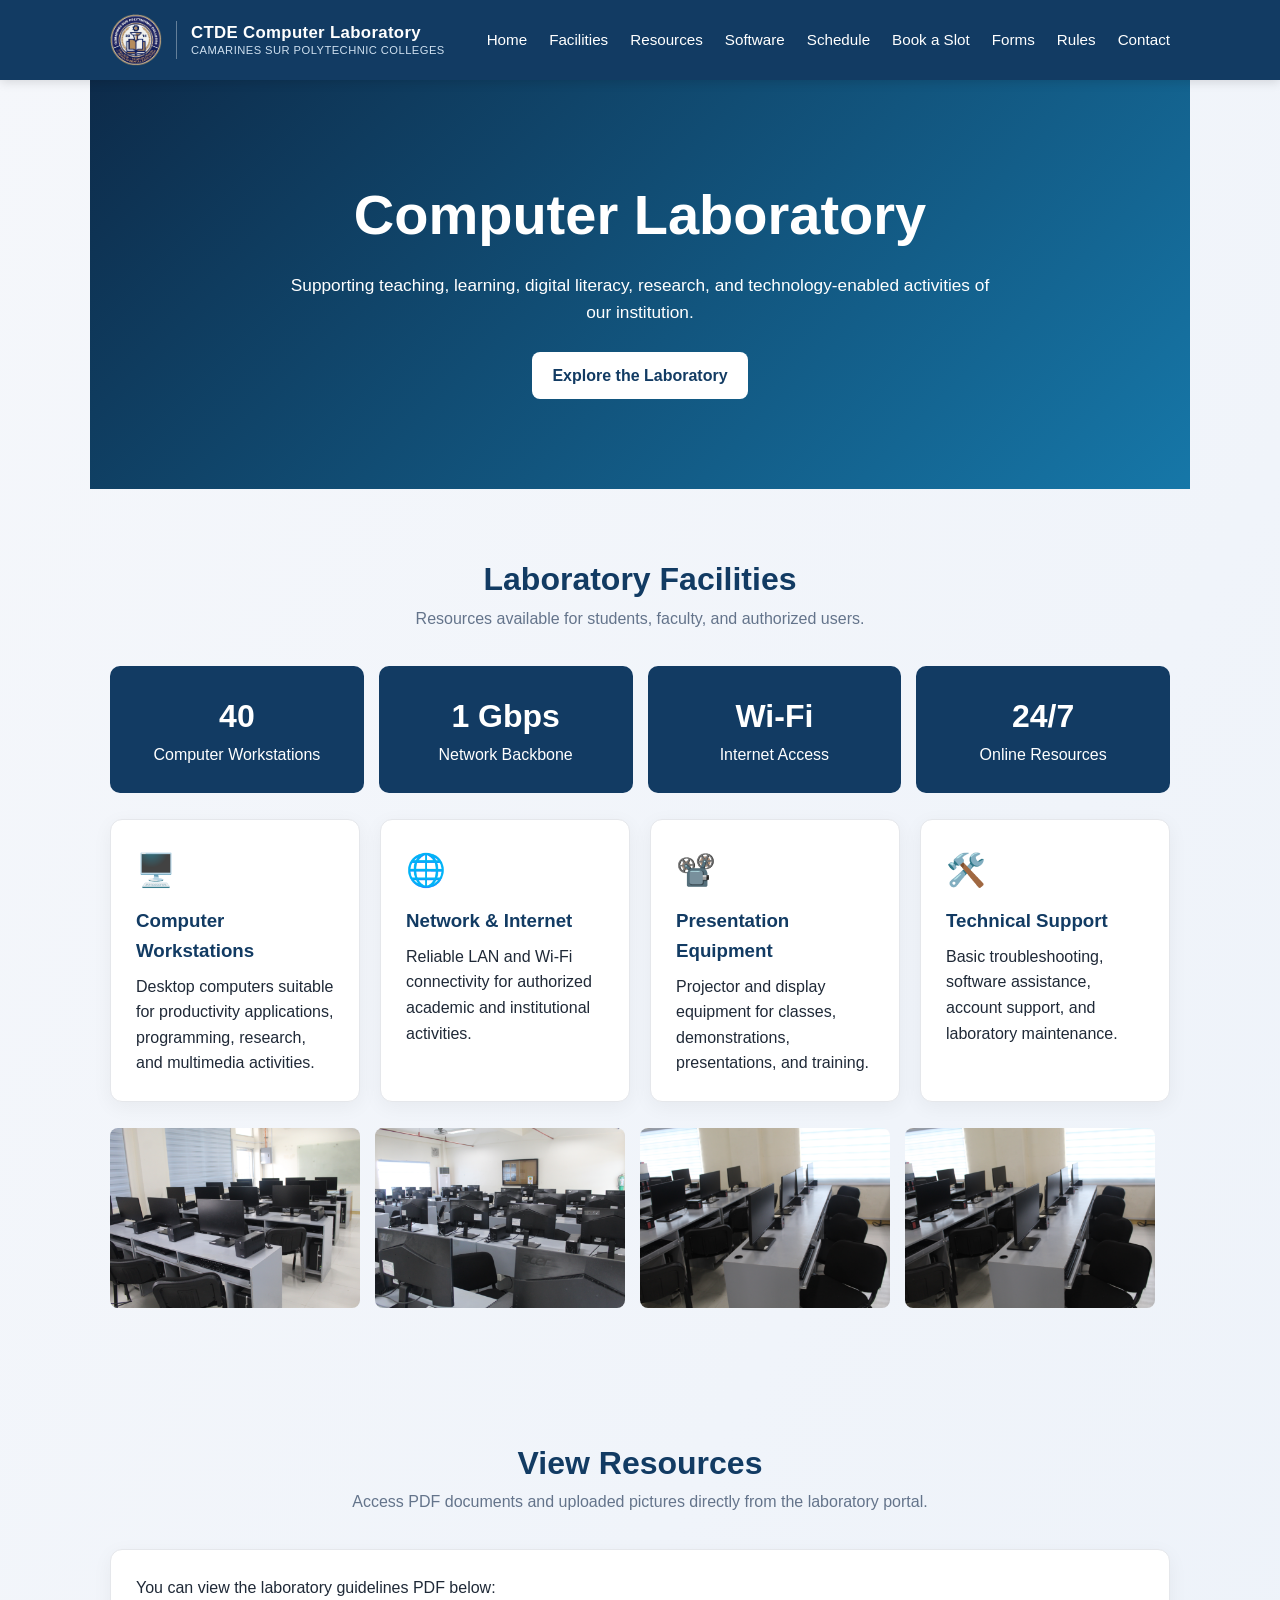
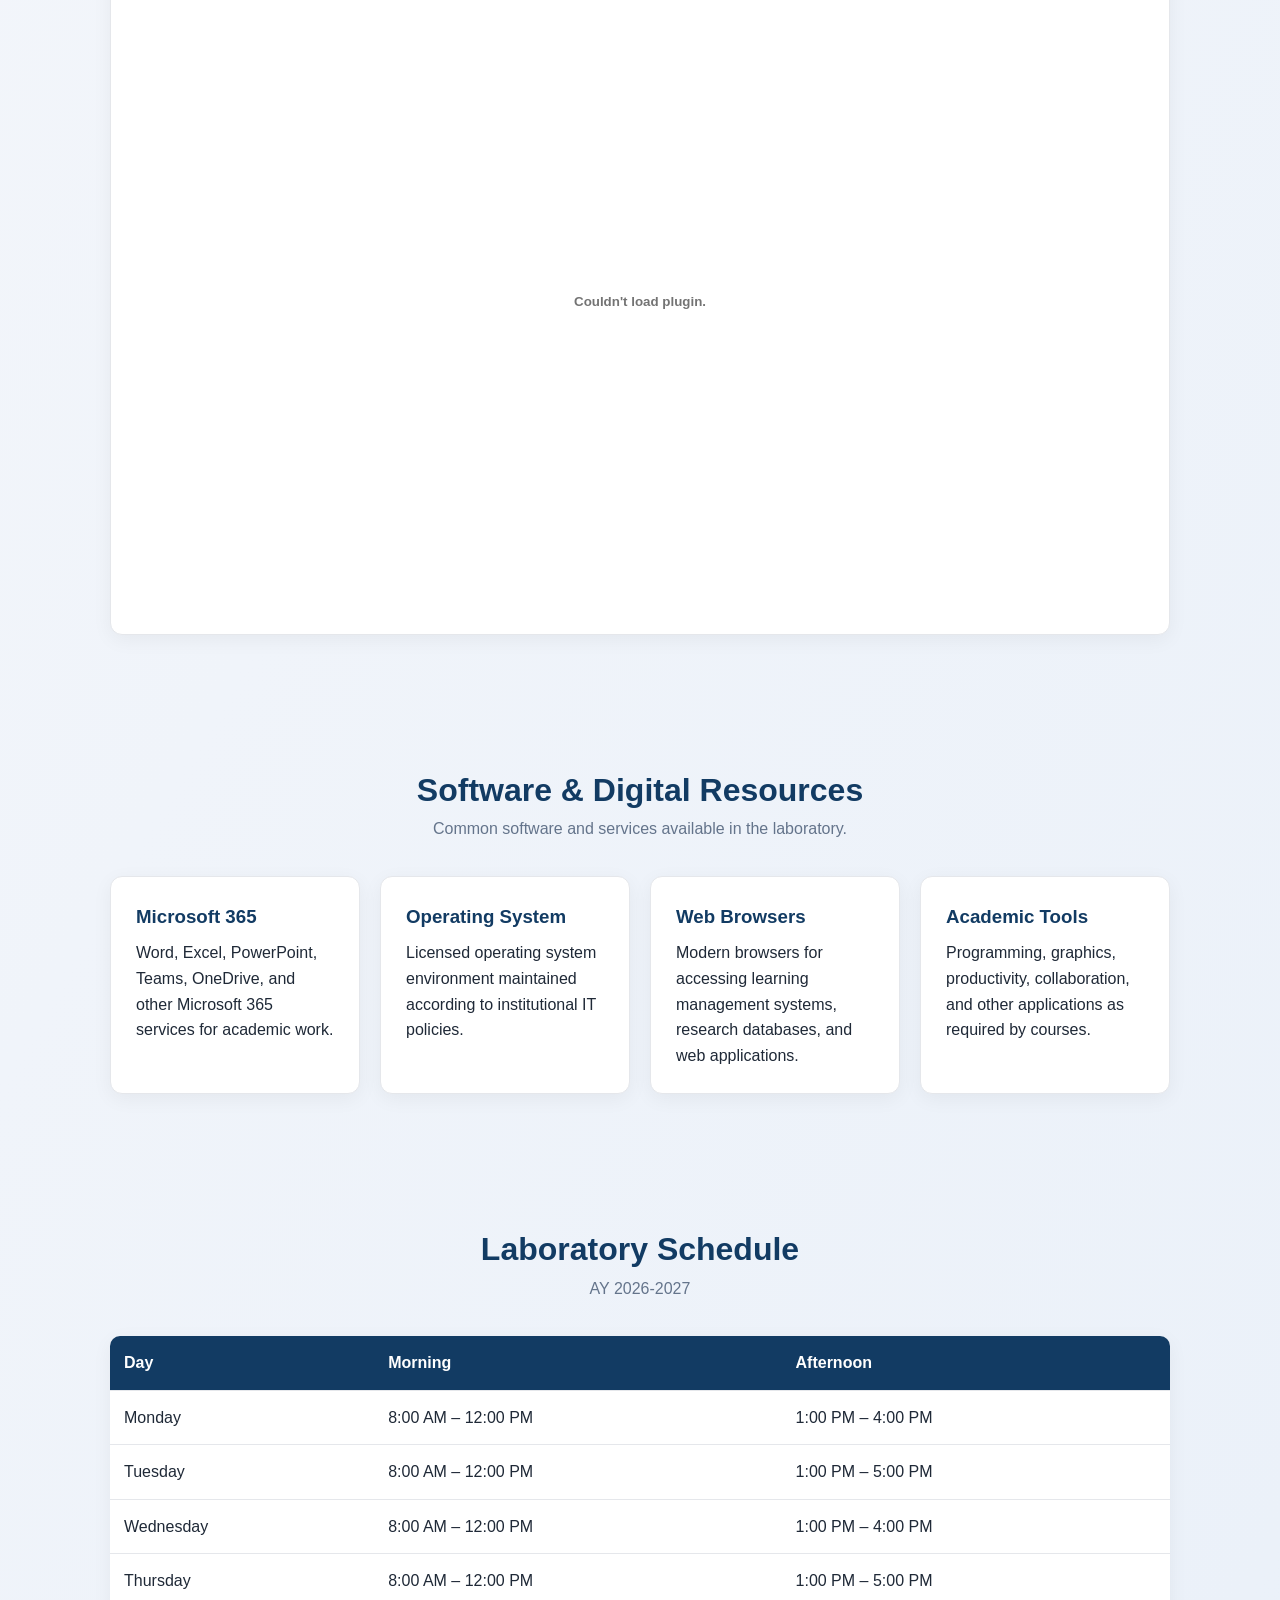
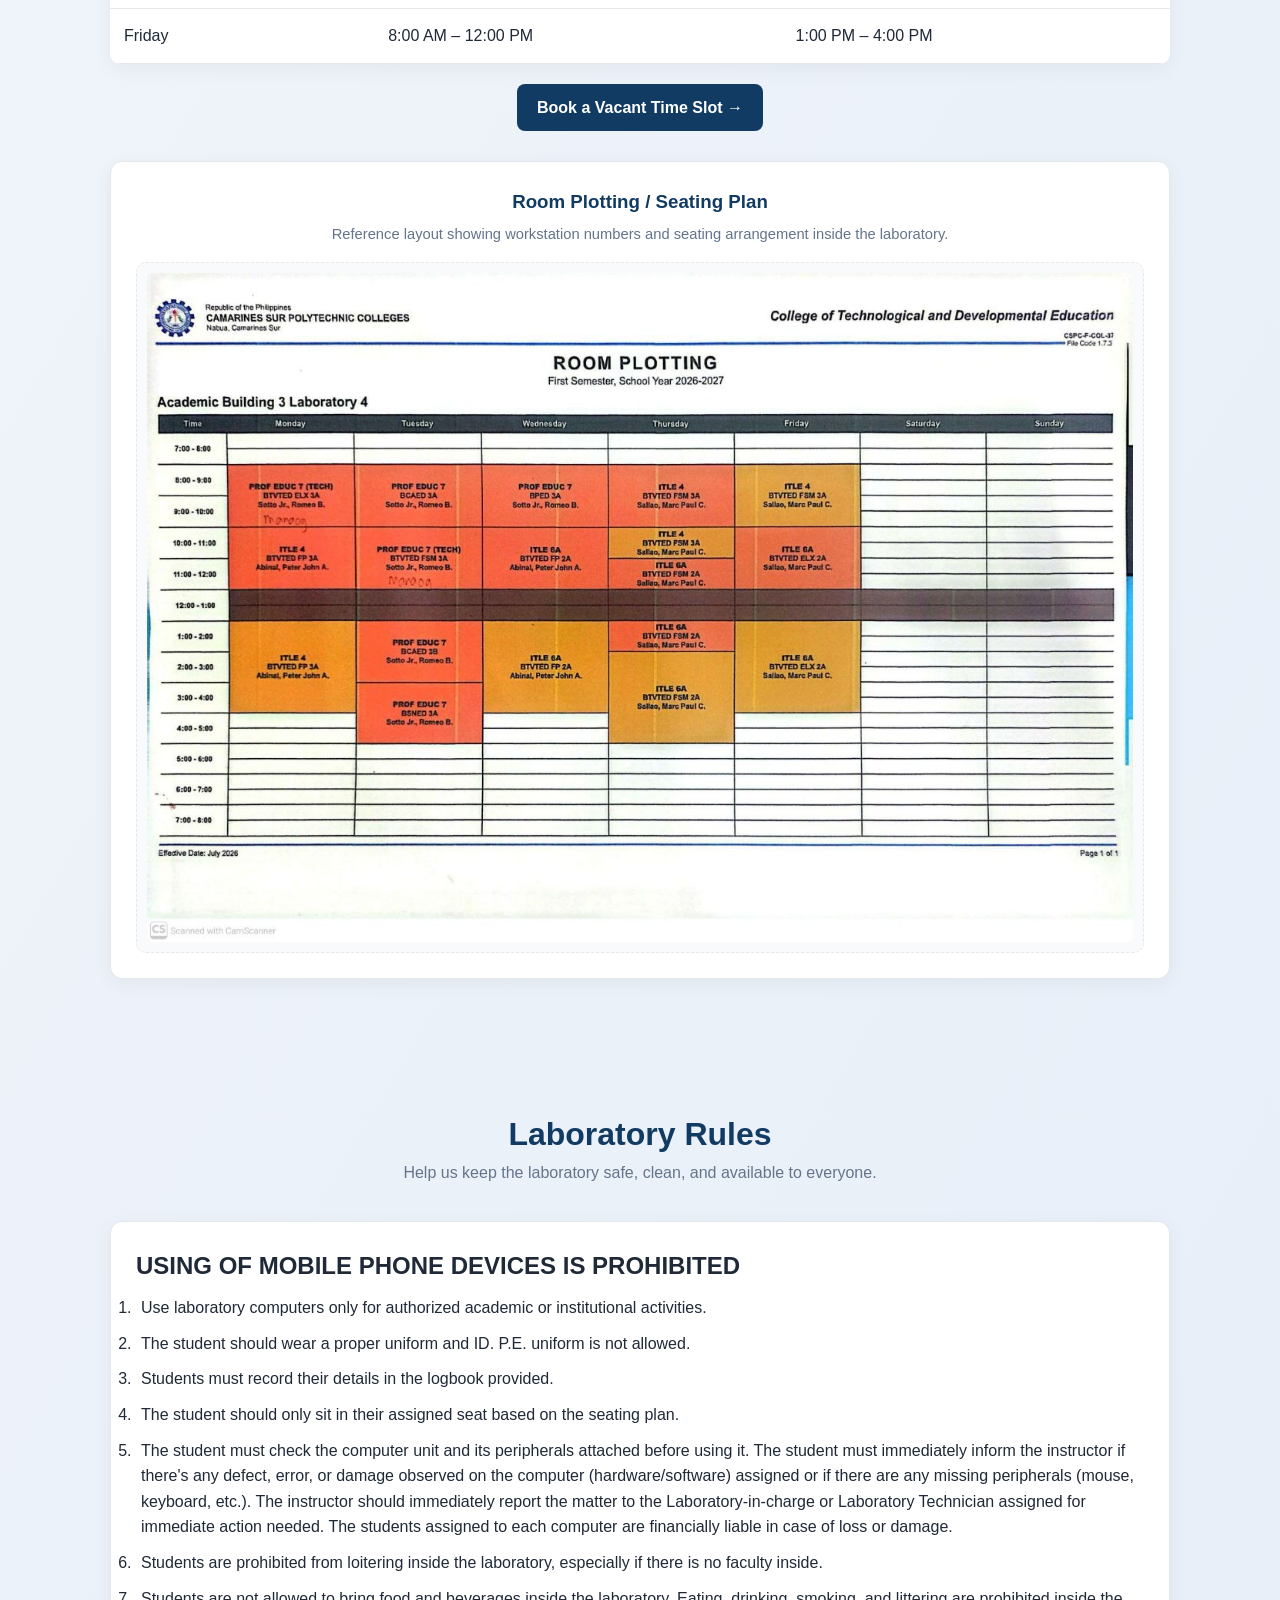
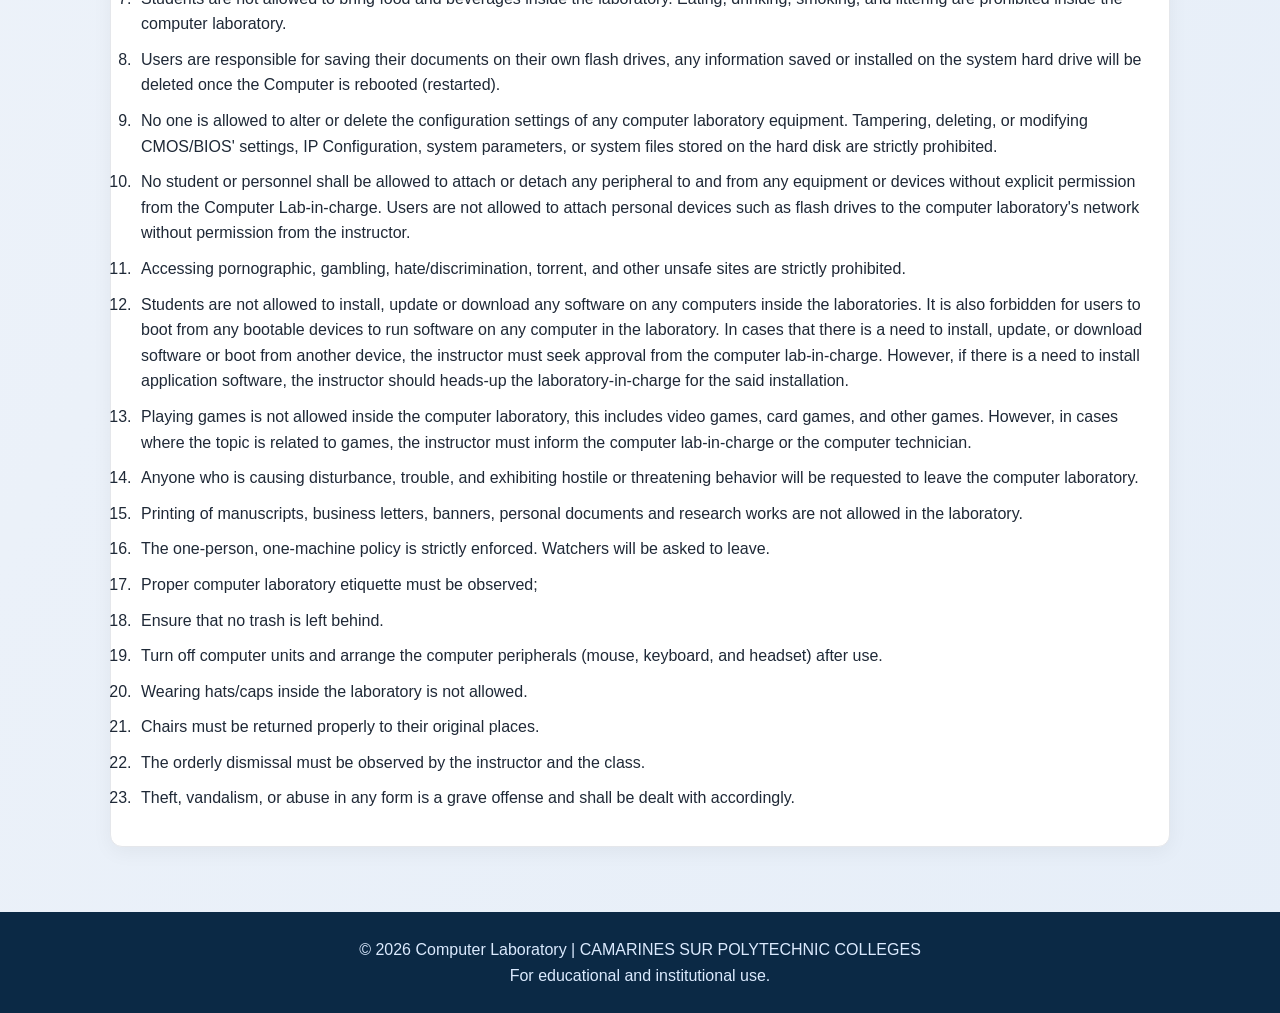
==== commit 11f335bf: "Add files via upload" ====
--- a/index.html
+++ b/index.html
@@ -4,145 +4,8 @@
 <meta charset="UTF-8">
 <meta name="viewport" content="width=device-width, initial-scale=1.0">
 <title>Computer Laboratory | Institution</title>
-<style>
-:root{
-  --bg1:#f5f7fb; --bg2:#e6eef8; --bg3:#eef4fb;
-  --card-bg:#ffffff; --card-border:#e5e7eb;
-  --text:#1f2937; --text-muted:#64748b;
-  --accent:#123b63;
-  --table-header-bg:#123b63;
-  --stat-bg:#123b63;
-}
-*{box-sizing:border-box;margin:0;padding:0}
-html{scroll-behavior:smooth}
-body{font-family:Arial,Helvetica,sans-serif;line-height:1.6;color:var(--text);background:linear-gradient(120deg,var(--bg1),var(--bg2),var(--bg1),var(--bg3));background-size:300% 300%;animation:bgShift 16s ease infinite;transition:color .2s ease}
-@keyframes bgShift{
-0%{background-position:0% 50%}
-50%{background-position:100% 50%}
-100%{background-position:0% 50%}
-}
-header{background:#123b63;color:white;position:sticky;top:0;z-index:10;box-shadow:0 2px 10px #0002}
-nav{max-width:1100px;margin:auto;display:flex;align-items:center;justify-content:space-between;padding:14px 20px;gap:10px}
-.logo{font-weight:700;font-size:1.15rem;display:flex;align-items:center;gap:14px}
-.logo img{height:52px;width:52px;flex-shrink:0}
-.logo-divider{width:1px;height:38px;background:rgba(255,255,255,.35)}
-.logo-text{display:flex;flex-direction:column;line-height:1.25}
-.logo-text .primary{font-size:1.05rem;font-weight:700;letter-spacing:.02em}
-.logo-text .secondary{font-size:.7rem;font-weight:400;color:#cfe0f0;letter-spacing:.04em;text-transform:uppercase}
-nav ul{display:flex;gap:22px;list-style:none}
-nav a{color:white;text-decoration:none;font-size:.95rem}
-nav a:hover{text-decoration:underline}
-.nav-toggle{display:none}
-.hamburger{display:none;flex-direction:column;gap:5px;cursor:pointer;padding:6px}
-.hamburger span{width:26px;height:3px;background:white;border-radius:2px}
-.hero{background:linear-gradient(135deg,#0d2b4a,#1677a8,#2fa3d9,#123b63);background-size:300% 300%;color:white;text-align:center;padding:90px 20px;animation:gradientShift 7s ease infinite}
-@keyframes gradientShift{
-0%{background-position:0% 50%}
-50%{background-position:100% 50%}
-100%{background-position:0% 50%}
-}
-.hero h1{font-size:clamp(2rem,5vw,3.5rem);margin-bottom:12px}
-.hero p{max-width:720px;margin:0 auto 25px;font-size:1.08rem}
-.btn{display:inline-block;background:white;color:#123b63;padding:11px 20px;border-radius:8px;text-decoration:none;font-weight:700}
-section{max-width:1100px;margin:auto;padding:65px 20px}
-.section-title{text-align:center;margin-bottom:35px}
-.section-title h2{font-size:2rem;color:var(--accent)}
-.section-title p{color:var(--text-muted)}
-.cards{display:grid;grid-template-columns:repeat(auto-fit,minmax(220px,1fr));gap:20px}
-.card{background:var(--card-bg);border-radius:12px;padding:25px;box-shadow:0 5px 20px #0000000d;border:1px solid var(--card-border)}
-.card h3{color:var(--accent);margin-bottom:8px}
-.icon{font-size:2rem;margin-bottom:10px}
-.stats{display:grid;grid-template-columns:repeat(auto-fit,minmax(180px,1fr));gap:15px}
-.stat{background:var(--stat-bg);color:white;padding:25px;text-align:center;border-radius:10px}
-.stat strong{display:block;font-size:2rem}
-table{width:100%;border-collapse:collapse;background:var(--card-bg);border-radius:10px;overflow:hidden;box-shadow:0 5px 20px #0000000d}
-th,td{padding:14px;text-align:left;border-bottom:1px solid var(--card-border)}
-th{background:var(--table-header-bg);color:white}
-.rules li{margin:10px 0;padding-left:5px}
-.contact{background:var(--card-bg);border-radius:12px;padding:30px;box-shadow:0 5px 20px #0000000d}
-footer{background:#0b2945;color:#dbeafe;text-align:center;padding:25px}
-@media(max-width:700px){
-.hamburger{display:flex}
-nav ul{display:none;flex-direction:column;gap:0;position:absolute;top:100%;left:0;right:0;background:#123b63;padding:10px 0;box-shadow:0 8px 15px #0003}
-nav ul li{width:100%}
-nav ul li a{display:block;padding:12px 20px}
-.nav-toggle:checked ~ ul{display:flex}
-.logo img{height:38px;width:38px}
-.logo-divider{height:30px}
-.logo-text .primary{font-size:.9rem}
-.logo-text .secondary{font-size:.62rem}
-.hero{padding:65px 18px}
-section{padding:45px 18px}
-.gallery a{flex:1 1 calc(50% - 15px);max-width:calc(50% - 15px)}
-}
-@media(max-width:480px){
-.gallery a{flex:1 1 100%;max-width:100%}
-}
- 
-.gallery {
-  display: flex;
-  gap: 15px;
-  flex-wrap: wrap;
-}
-.gallery a {
-  flex: 1 1 calc(25% - 15px);
-  max-width: calc(25% - 15px);
-}
-img.zoomable {
-  width: 100%;
-  height: 180px;
-  object-fit: cover;
-  display: block;
-  border-radius: 8px;
-  transition: transform 0.3s ease, box-shadow 0.3s ease;
-  cursor: pointer;
-}
-img.zoomable:hover {
-  transform: scale(1.1);
-  box-shadow: 0 8px 20px #0003;
-}
- 
-.overlay {
-  position: fixed;
-  top: 0; left: 0;
-  width: 100%; height: 100%;
-  background: rgba(0,0,0,0.8);
-  display: none;
-  justify-content: center;
-  align-items: center;
-  z-index: 9999;
-  flex-direction: column;
-}
-.overlay:target {
-  display: flex;
-}
-.overlay img {
-  max-width: 90%;
-  max-height: 80%;
-  border-radius: 10px;
-  box-shadow: 0 0 20px #000;
-}
-.overlay a {
-  color: white;
-  font-size: 2rem;
-  text-decoration: none;
-  margin: 15px;
-}
-.overlay .nav {
-  display: flex;
-  justify-content: space-between;
-  width: 100%;
-  padding: 0 40px;
-  position: absolute;
-  top: 50%;
-  transform: translateY(-50%);
-}
-.overlay .close {
-  position: absolute;
-  top: 20px; right: 30px;
-}
- 
-</style>
+<link rel="stylesheet" href="css/style.css">
+<link rel="stylesheet" href="css/index.css">
 </head>
 <body>
 <header>
@@ -238,9 +101,25 @@
 <tr><td>Thursday</td><td>8:00 AM – 12:00 PM</td><td>1:00 PM – 5:00 PM</td></tr>
 <tr><td>Friday</td><td>8:00 AM – 12:00 PM</td><td>1:00 PM – 4:00 PM</td></tr>
 </table>
-<p style="text-align:center;margin-top:20px">
-<a class="btn" style="background:#123b63;color:white" href="booking.html">Book a Vacant Time Slot &rarr;</a>
+<p class="schedule-cta">
+<a class="btn" href="booking.html">Book a Vacant Time Slot &rarr;</a>
 </p>
+
+<!--
+  ROOM PLOTTING / SEATING PLAN IMAGE
+  To add your own room layout image:
+  1. Save your room plotting/seating plan image into the Pictures folder
+     (e.g. Pictures/room-plotting.png).
+  2. Update the src below to match your filename.
+  3. The dashed box disappears automatically once a real image loads.
+-->
+<div class="plan-card">
+<h3>Room Plotting / Seating Plan</h3>
+<p>Reference layout showing workstation numbers and seating arrangement inside the laboratory.</p>
+<div class="plan-holder">
+<img src="Pictures/room-plotting.png" alt="Laboratory room plotting / seating plan">
+</div>
+</div>
 </section>
 
 <section id="rules">
@@ -341,22 +220,7 @@
   </div>
 </div>
 
-  
 </footer>
-<script>
-// NOTE: this only discourages casual right-click / DevTools shortcuts.
-// It is not real security — see the site's own admin notes for details.
-document.addEventListener('contextmenu', e => e.preventDefault());
-document.addEventListener('keydown', e => {
-  const k = e.key.toUpperCase();
-  if (
-    e.key === 'F12' ||
-    (e.ctrlKey && e.shiftKey && (k === 'I' || k === 'J' || k === 'C')) ||
-    (e.ctrlKey && k === 'U')
-  ) {
-    e.preventDefault();
-  }
-});
-</script>
+<script src="js/security.js"></script>
 </body>
 </html>
--- a/css/style.css
+++ b/css/style.css
@@ -0,0 +1,89 @@
+/* ===================== SHARED BASE STYLES =====================
+   Used by every page: index.html, contact.html, booking.html, forms.html
+   Page-specific styles live in their own CSS file (contact.css, booking.css, forms.css).
+================================================================= */
+
+:root{
+  --bg1:#f5f7fb; --bg2:#e6eef8; --bg3:#eef4fb;
+  --card-bg:#ffffff; --card-border:#e5e7eb;
+  --text:#1f2937; --text-muted:#64748b;
+  --accent:#123b63;
+  --table-header-bg:#123b63;
+  --stat-bg:#123b63;
+}
+
+*{box-sizing:border-box;margin:0;padding:0}
+html{scroll-behavior:smooth}
+body{
+  font-family:Arial,Helvetica,sans-serif;
+  line-height:1.6;
+  color:var(--text);
+  background:linear-gradient(120deg,var(--bg1),var(--bg2),var(--bg1),var(--bg3));
+  background-size:300% 300%;
+  animation:bgShift 16s ease infinite;
+  transition:color .2s ease;
+}
+@keyframes bgShift{
+  0%{background-position:0% 50%}
+  50%{background-position:100% 50%}
+  100%{background-position:0% 50%}
+}
+
+/* ---------- Header / Nav ---------- */
+header{background:#123b63;color:white;position:sticky;top:0;z-index:10;box-shadow:0 2px 10px #0002}
+nav{max-width:1100px;margin:auto;display:flex;align-items:center;justify-content:space-between;padding:14px 20px;gap:10px}
+.logo{font-weight:700;font-size:1.15rem;display:flex;align-items:center;gap:14px}
+.logo img{height:52px;width:52px;flex-shrink:0}
+.logo-divider{width:1px;height:38px;background:rgba(255,255,255,.35)}
+.logo-text{display:flex;flex-direction:column;line-height:1.25}
+.logo-text .primary{font-size:1.05rem;font-weight:700;letter-spacing:.02em}
+.logo-text .secondary{font-size:.7rem;font-weight:400;color:#cfe0f0;letter-spacing:.04em;text-transform:uppercase}
+nav ul{display:flex;gap:22px;list-style:none}
+nav a{color:white;text-decoration:none;font-size:.95rem}
+nav a:hover{text-decoration:underline}
+nav a.active{text-decoration:underline;font-weight:700}
+
+.nav-toggle{display:none}
+.hamburger{display:none;flex-direction:column;gap:5px;cursor:pointer;padding:6px}
+.hamburger span{width:26px;height:3px;background:white;border-radius:2px}
+
+/* ---------- Hero ---------- */
+.hero{
+  background:linear-gradient(135deg,#0d2b4a,#1677a8,#2fa3d9,#123b63);
+  background-size:300% 300%;
+  color:white;text-align:center;padding:90px 20px;
+  animation:gradientShift 7s ease infinite;
+}
+@keyframes gradientShift{
+  0%{background-position:0% 50%}
+  50%{background-position:100% 50%}
+  100%{background-position:0% 50%}
+}
+.hero h1{font-size:clamp(2rem,5vw,3.5rem);margin-bottom:12px}
+.hero p{max-width:720px;margin:0 auto 25px;font-size:1.08rem}
+.btn{display:inline-block;background:white;color:#123b63;padding:11px 20px;border-radius:8px;text-decoration:none;font-weight:700}
+
+/* ---------- Sections / Cards (shared shape) ---------- */
+section{max-width:1100px;margin:auto;padding:65px 20px}
+.section-title{text-align:center;margin-bottom:35px}
+.section-title h2{font-size:2rem;color:var(--accent)}
+.section-title p{color:var(--text-muted)}
+.card{background:var(--card-bg);border-radius:12px;padding:25px;box-shadow:0 5px 20px #0000000d;border:1px solid var(--card-border)}
+
+/* ---------- Footer ---------- */
+footer{background:#0b2945;color:#dbeafe;text-align:center;padding:25px}
+
+/* ---------- Responsive (shared) ---------- */
+@media(max-width:700px){
+  .hamburger{display:flex}
+  nav ul{display:none;flex-direction:column;gap:0;position:absolute;top:100%;left:0;right:0;background:#123b63;padding:10px 0;box-shadow:0 8px 15px #0003}
+  nav ul li{width:100%}
+  nav ul li a{display:block;padding:12px 20px}
+  .nav-toggle:checked ~ ul{display:flex}
+  .logo img{height:38px;width:38px}
+  .logo-divider{height:30px}
+  .logo-text .primary{font-size:.9rem}
+  .logo-text .secondary{font-size:.62rem}
+  .hero{padding:65px 18px}
+  section{padding:45px 18px}
+}
--- a/css/index.css
+++ b/css/index.css
@@ -0,0 +1,80 @@
+/* ===================== index.html SPECIFIC STYLES ===================== */
+
+.cards{display:grid;grid-template-columns:repeat(auto-fit,minmax(220px,1fr));gap:20px}
+.card h3{color:var(--accent);margin-bottom:8px}
+.icon{font-size:2rem;margin-bottom:10px}
+
+.stats{display:grid;grid-template-columns:repeat(auto-fit,minmax(180px,1fr));gap:15px}
+.stat{background:var(--stat-bg);color:white;padding:25px;text-align:center;border-radius:10px}
+.stat strong{display:block;font-size:2rem}
+
+table{width:100%;border-collapse:collapse;background:var(--card-bg);border-radius:10px;overflow:hidden;box-shadow:0 5px 20px #0000000d}
+th,td{padding:14px;text-align:left;border-bottom:1px solid var(--card-border)}
+th{background:var(--table-header-bg);color:white}
+
+.rules li{margin:10px 0;padding-left:5px}
+
+.schedule-cta{text-align:center;margin-top:20px}
+.schedule-cta .btn{background:#123b63;color:white}
+
+.plan-card{
+  background:var(--card-bg);
+  border:1px solid var(--card-border);
+  border-radius:12px;
+  box-shadow:0 5px 20px #0000000d;
+  padding:25px;
+  margin-top:30px;
+  text-align:center;
+}
+.plan-card h3{color:var(--accent);margin-bottom:6px}
+.plan-card p{color:var(--text-muted);font-size:.92rem;margin-bottom:15px}
+.plan-holder{
+  border:1px dashed var(--card-border);
+  border-radius:10px;
+  background:#f8fafc;
+  padding:10px;
+  min-height:200px;
+  display:flex;
+  align-items:center;
+  justify-content:center;
+}
+.plan-holder img{
+  max-width:100%;
+  height:auto;
+  display:block;
+  border-radius:6px;
+}
+
+/* ---------- Photo gallery ---------- */
+.gallery{display:flex;gap:15px;flex-wrap:wrap}
+.gallery a{flex:1 1 calc(25% - 15px);max-width:calc(25% - 15px)}
+img.zoomable{
+  width:100%;height:180px;object-fit:cover;display:block;
+  border-radius:8px;
+  transition:transform 0.3s ease, box-shadow 0.3s ease;
+  cursor:pointer;
+}
+img.zoomable:hover{transform:scale(1.1);box-shadow:0 8px 20px #0003}
+
+/* ---------- Lightbox overlay ---------- */
+.overlay{
+  position:fixed;top:0;left:0;width:100%;height:100%;
+  background:rgba(0,0,0,0.8);
+  display:none;justify-content:center;align-items:center;
+  z-index:9999;flex-direction:column;
+}
+.overlay:target{display:flex}
+.overlay img{max-width:90%;max-height:80%;border-radius:10px;box-shadow:0 0 20px #000}
+.overlay a{color:white;font-size:2rem;text-decoration:none;margin:15px}
+.overlay .nav{
+  display:flex;justify-content:space-between;width:100%;
+  padding:0 40px;position:absolute;top:50%;transform:translateY(-50%);
+}
+.overlay .close{position:absolute;top:20px;right:30px}
+
+@media(max-width:700px){
+  .gallery a{flex:1 1 calc(50% - 15px);max-width:calc(50% - 15px)}
+}
+@media(max-width:480px){
+  .gallery a{flex:1 1 100%;max-width:100%}
+}
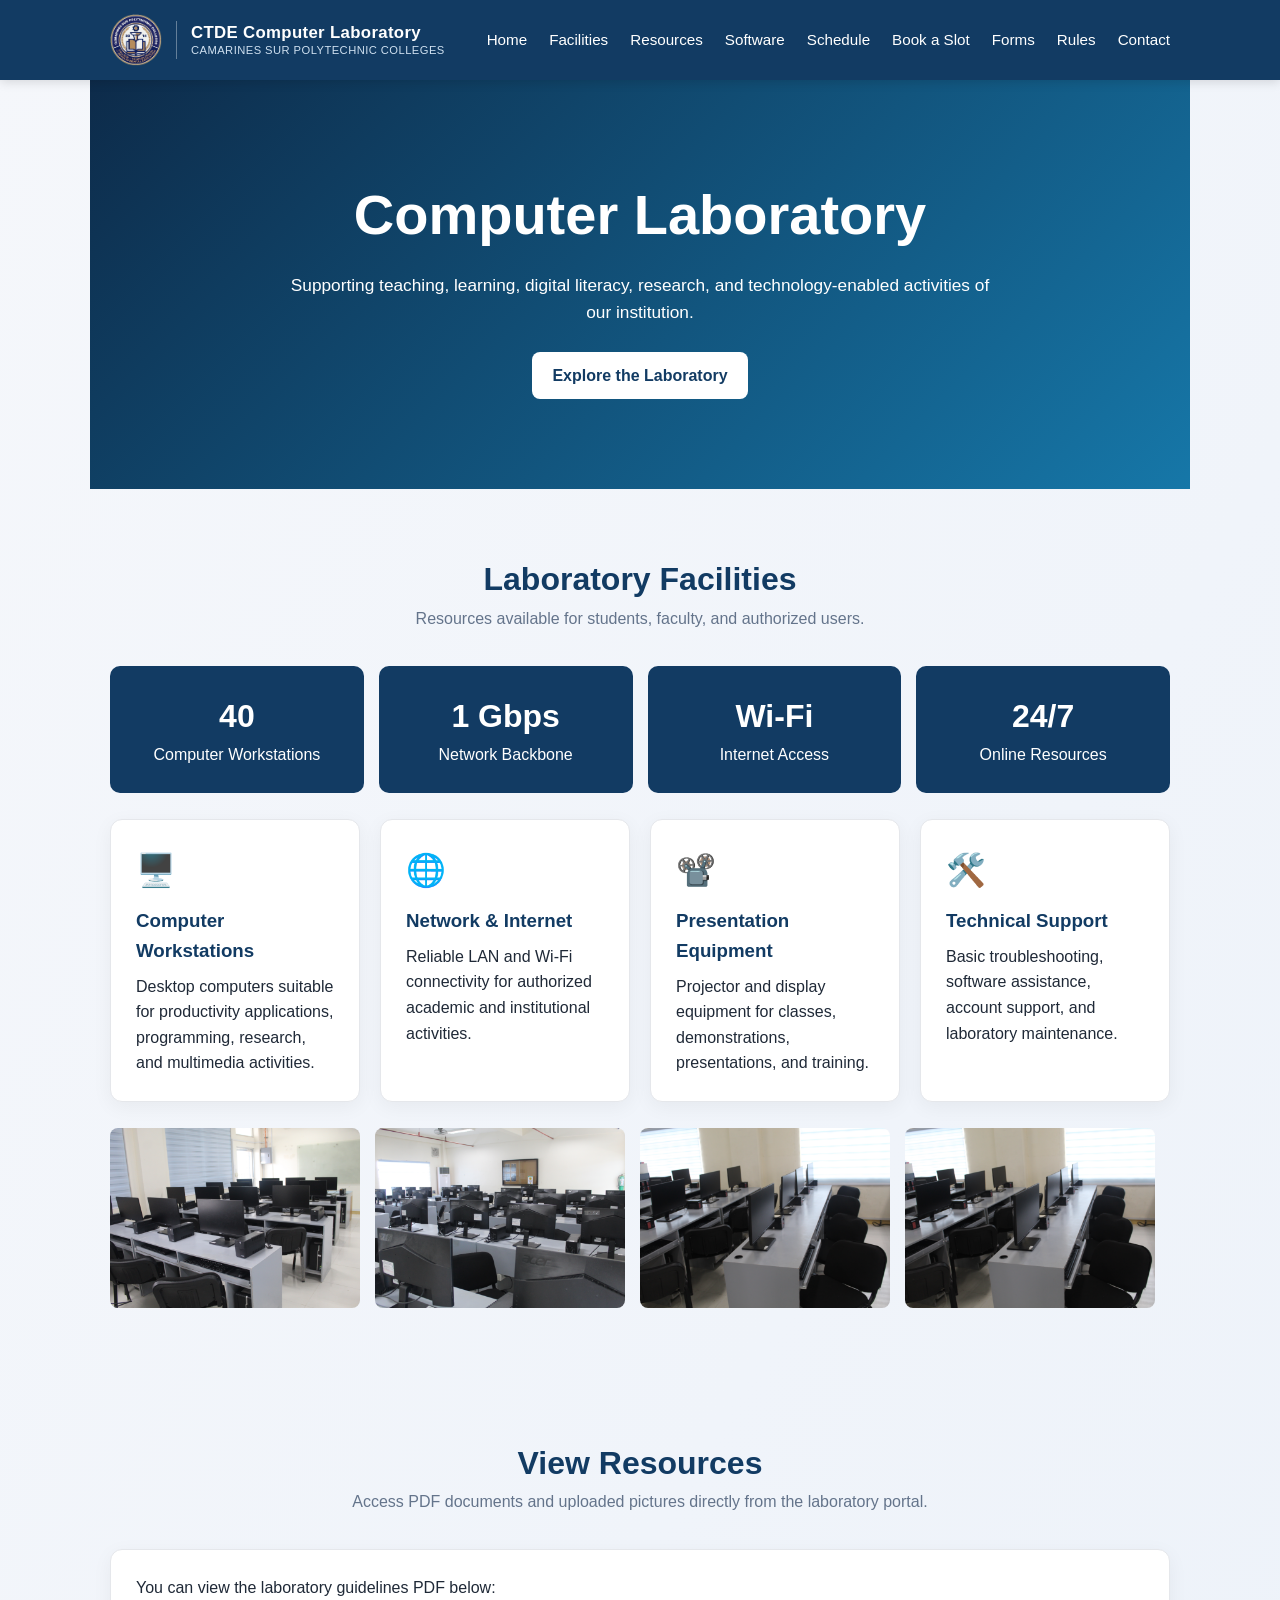
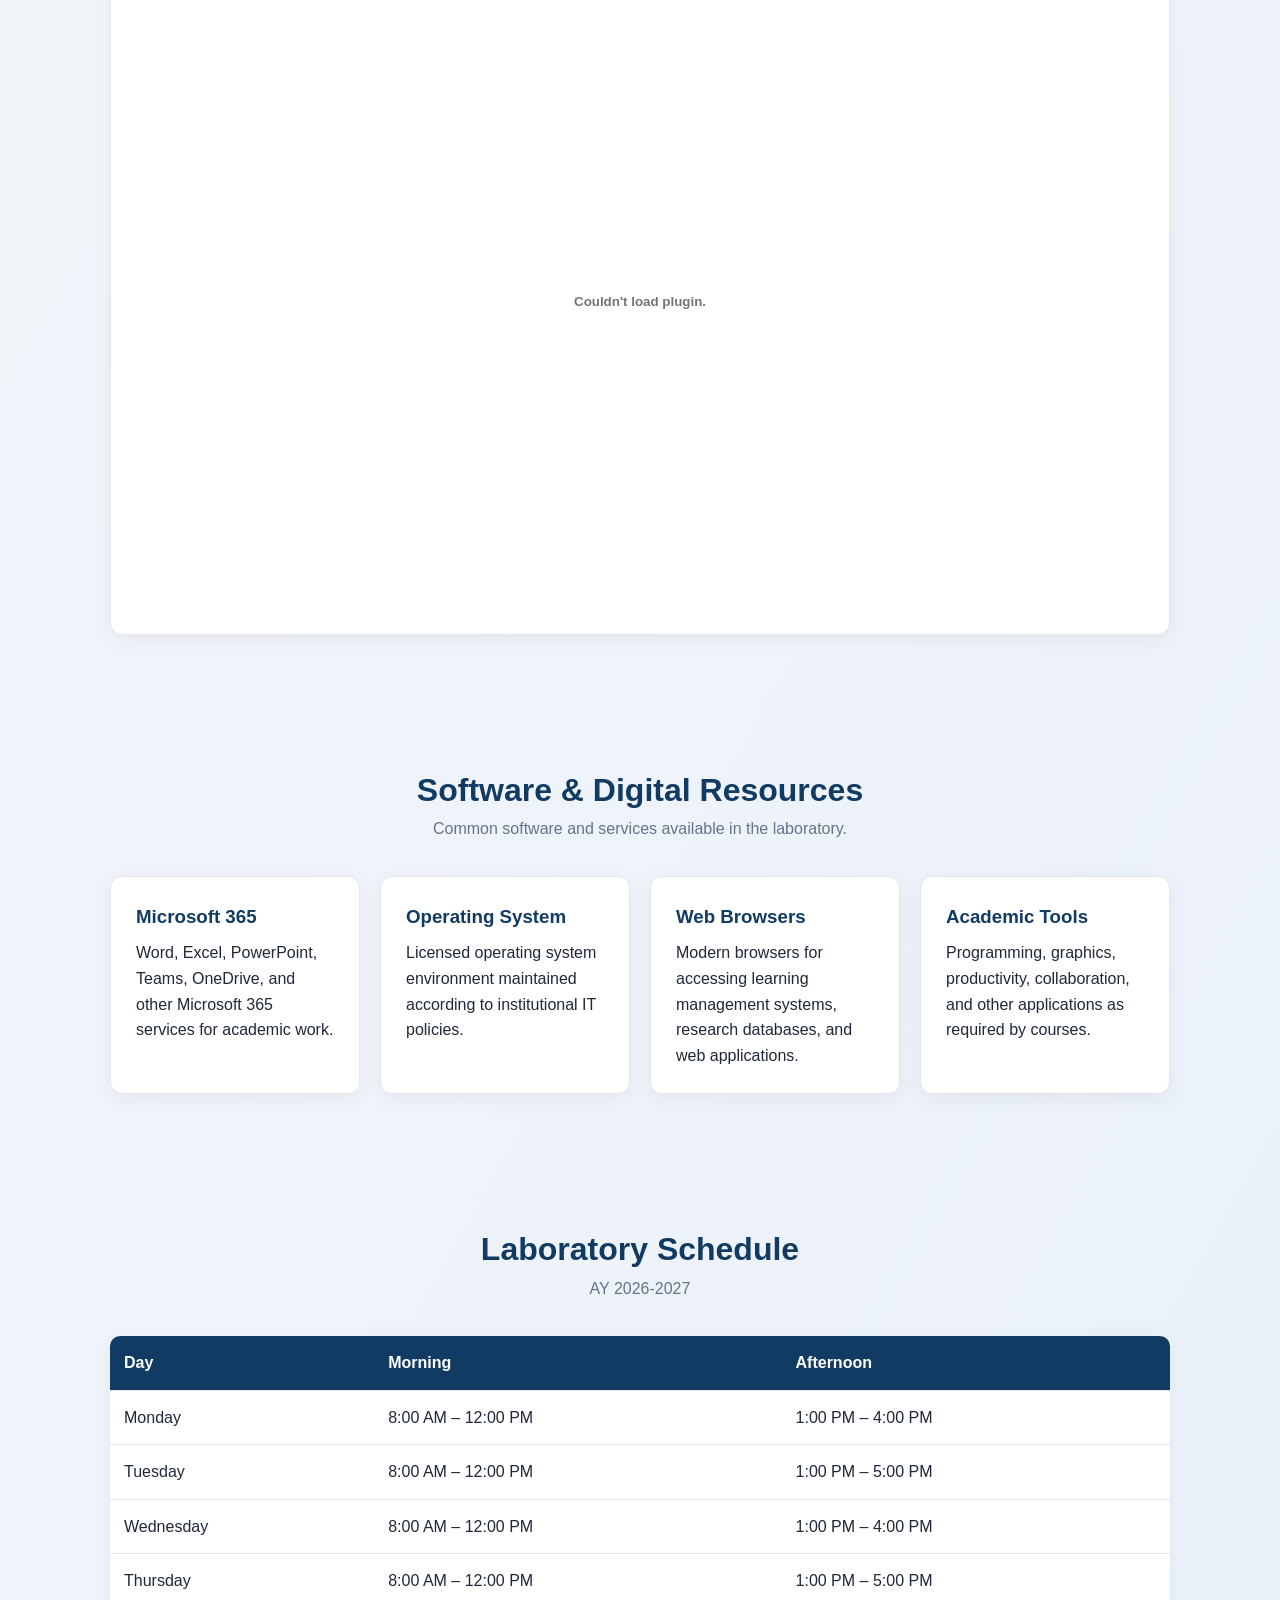
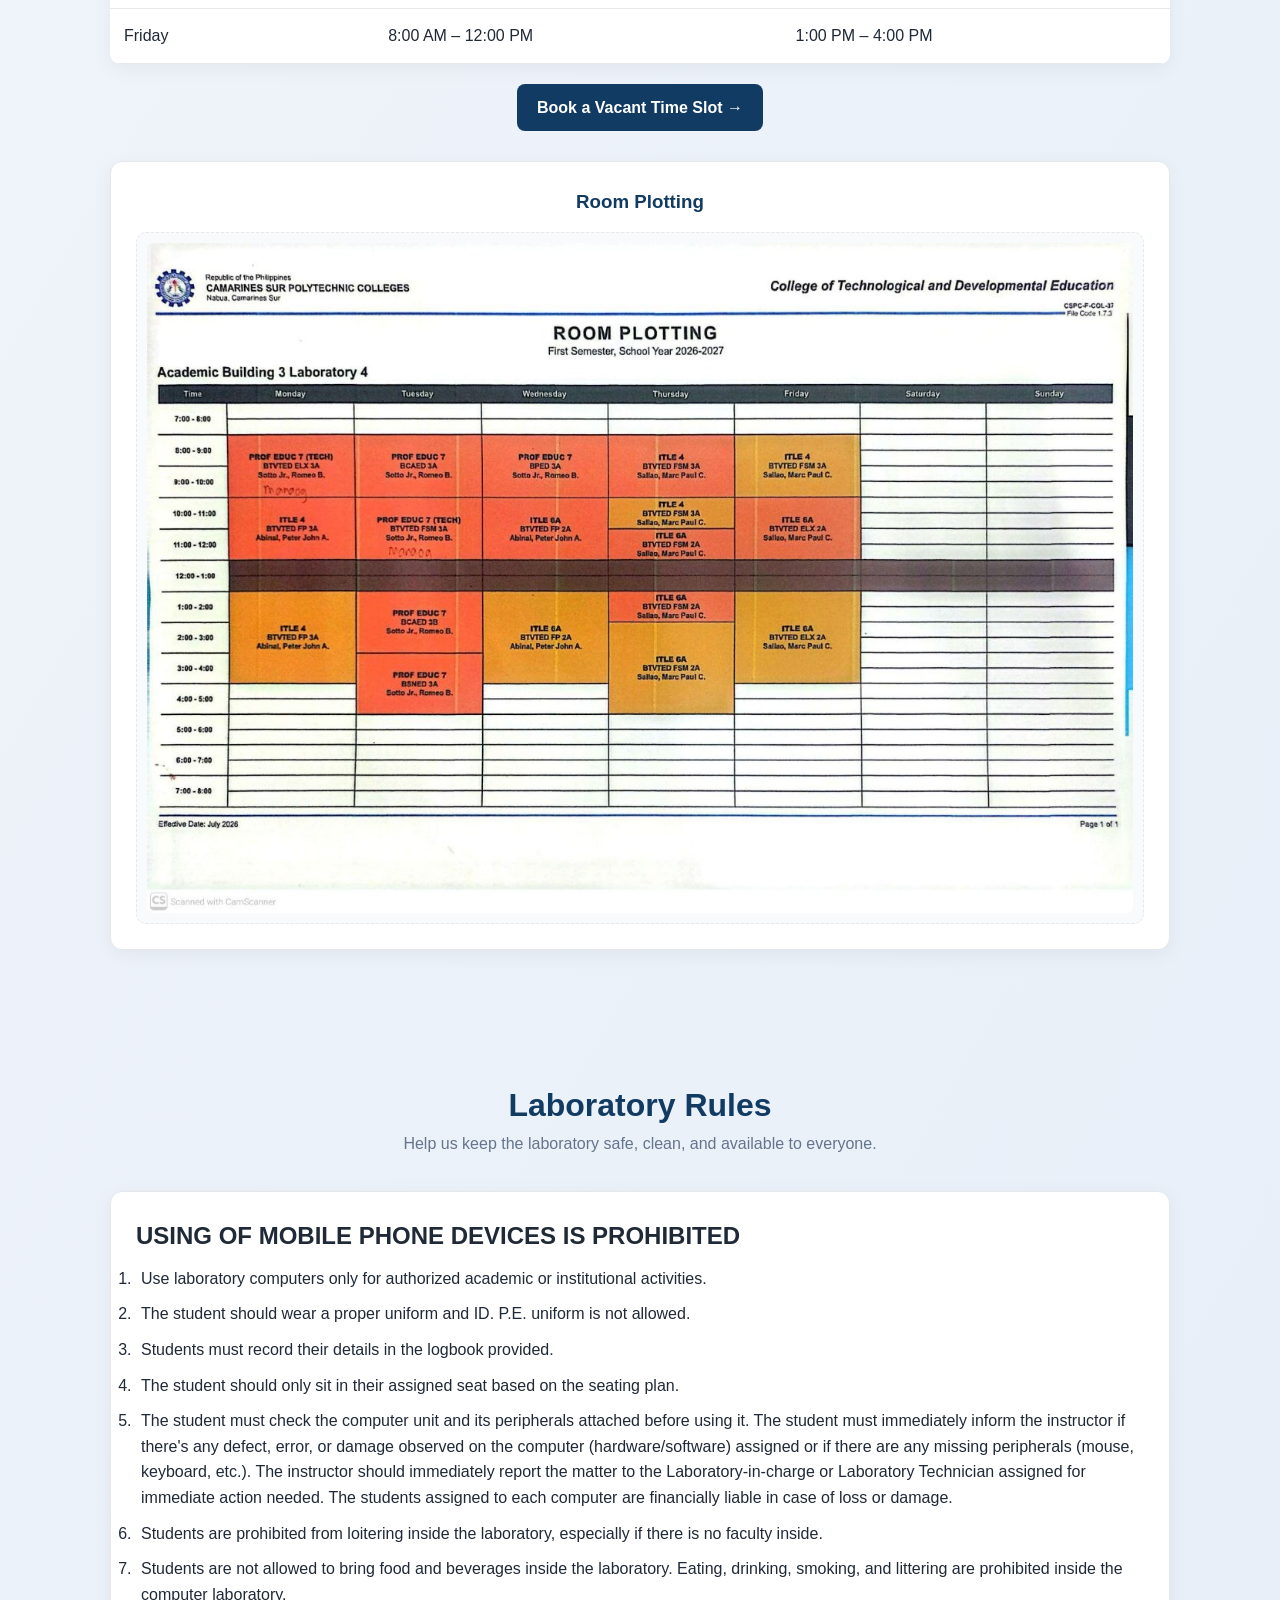
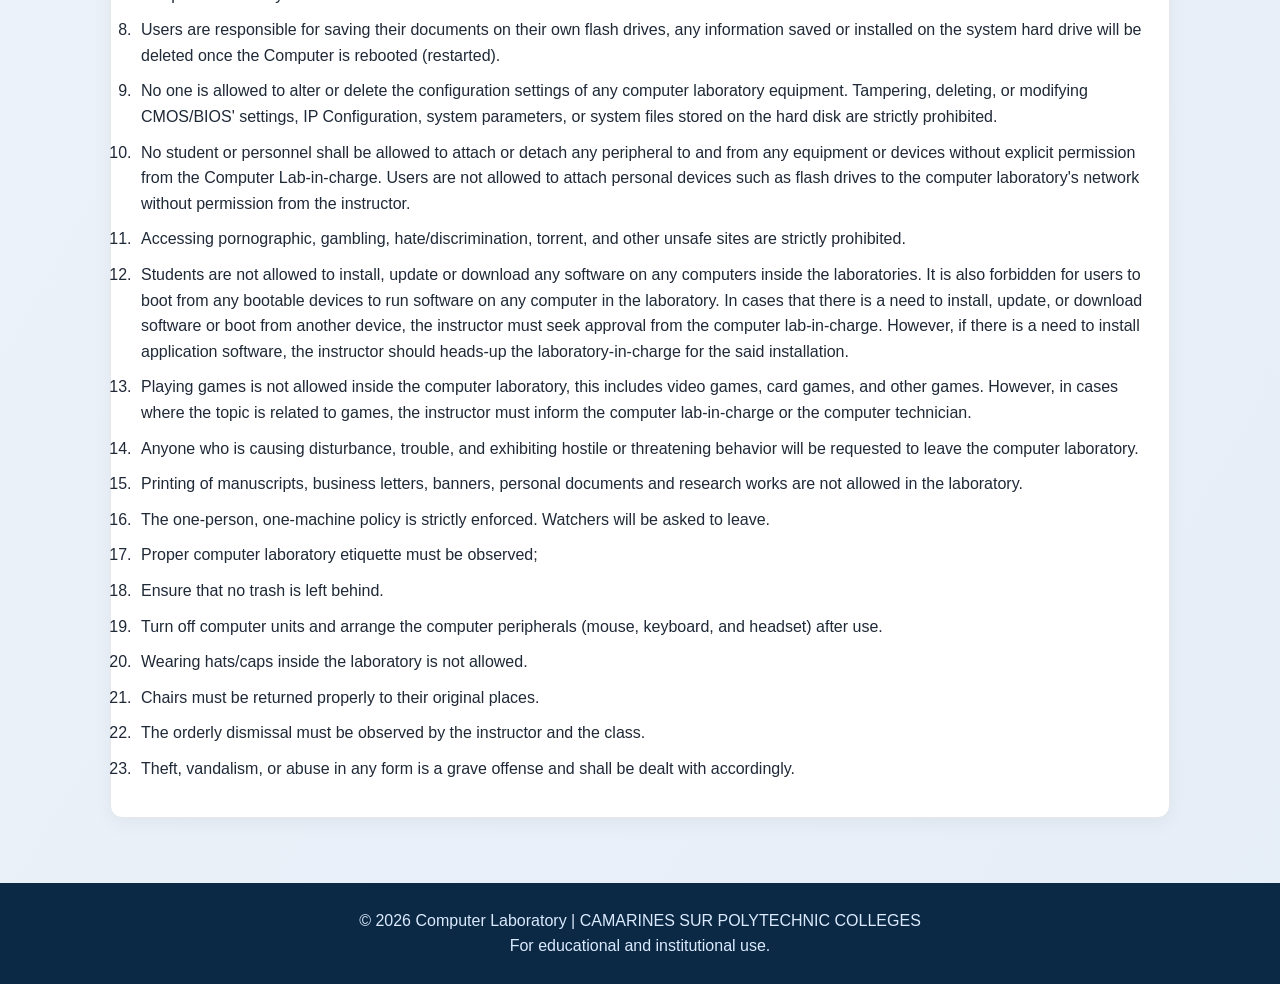
==== commit de562c76: "Update room plotting section in index.html" ====
--- a/index.html
+++ b/index.html
@@ -114,8 +114,8 @@
   3. The dashed box disappears automatically once a real image loads.
 -->
 <div class="plan-card">
-<h3>Room Plotting / Seating Plan</h3>
-<p>Reference layout showing workstation numbers and seating arrangement inside the laboratory.</p>
+<h3>Room Plotting</h3>
+<p></p>
 <div class="plan-holder">
 <img src="Pictures/room-plotting.png" alt="Laboratory room plotting / seating plan">
 </div>
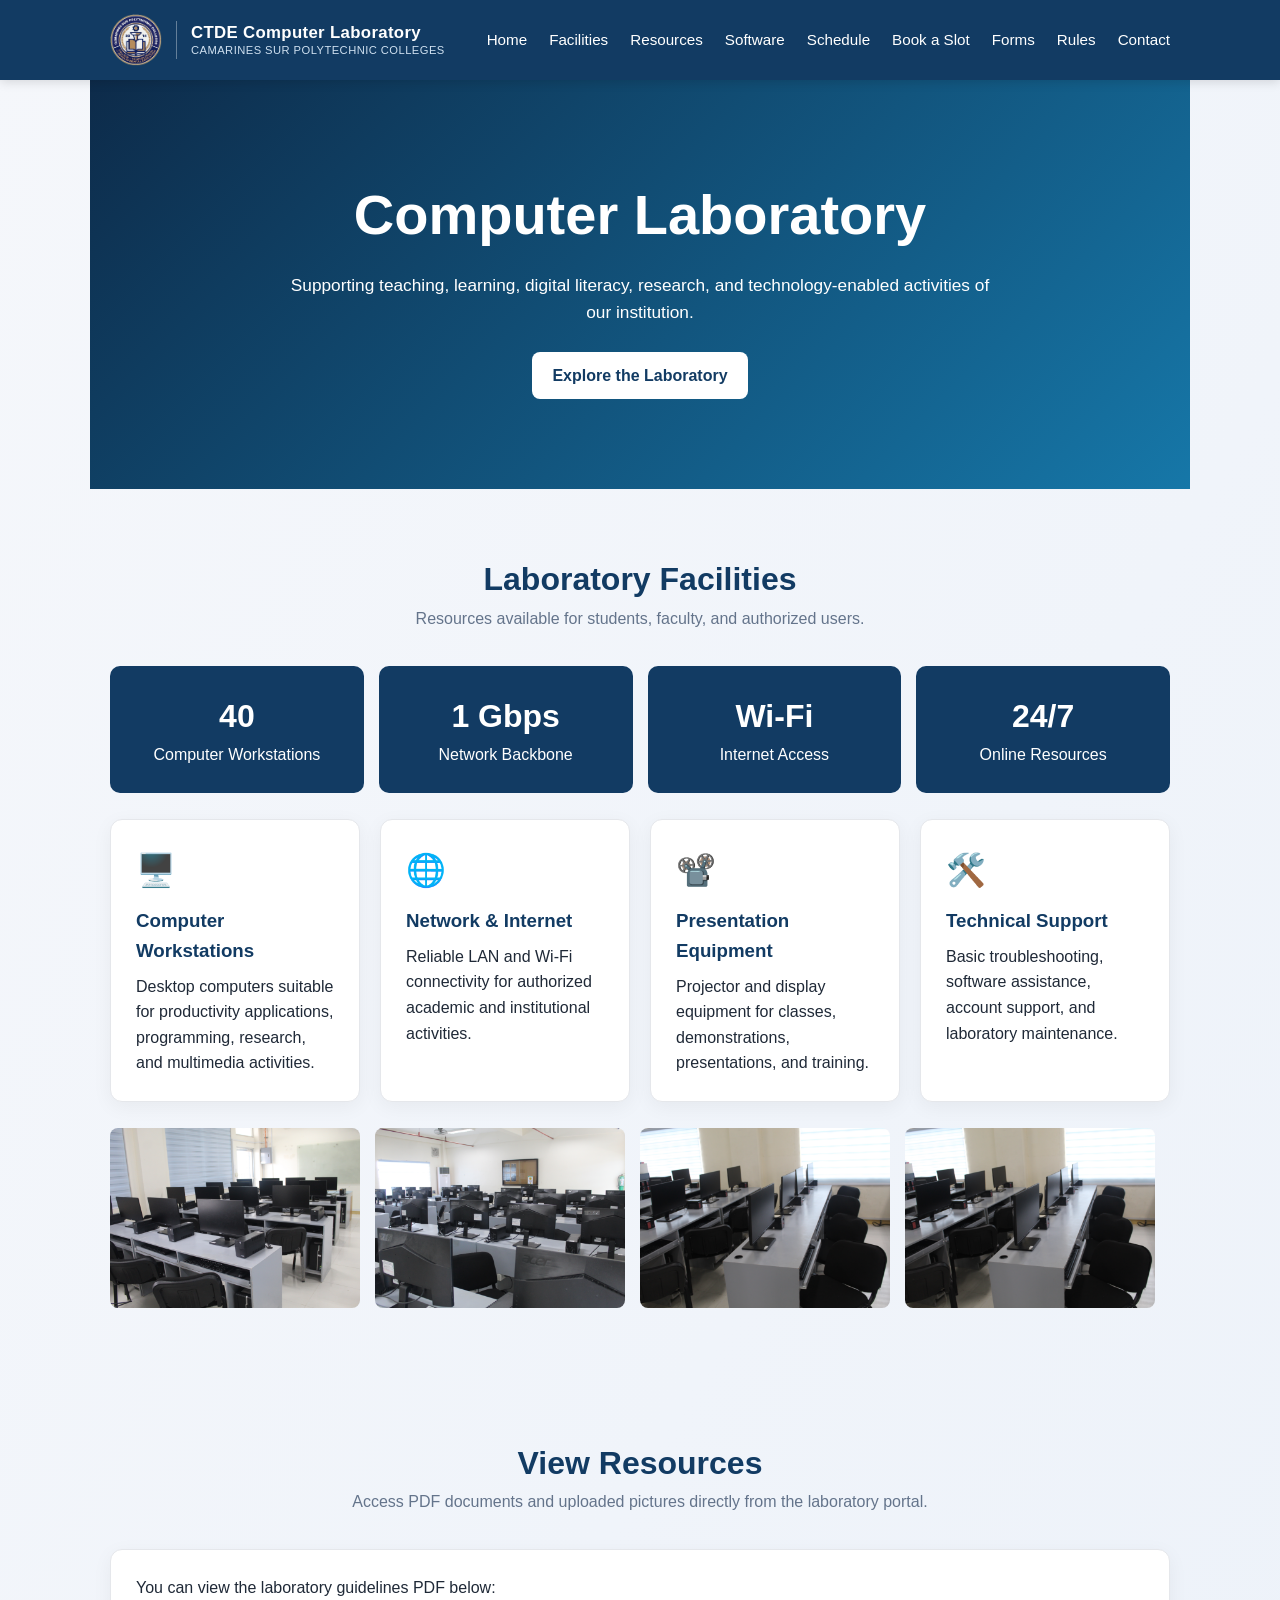
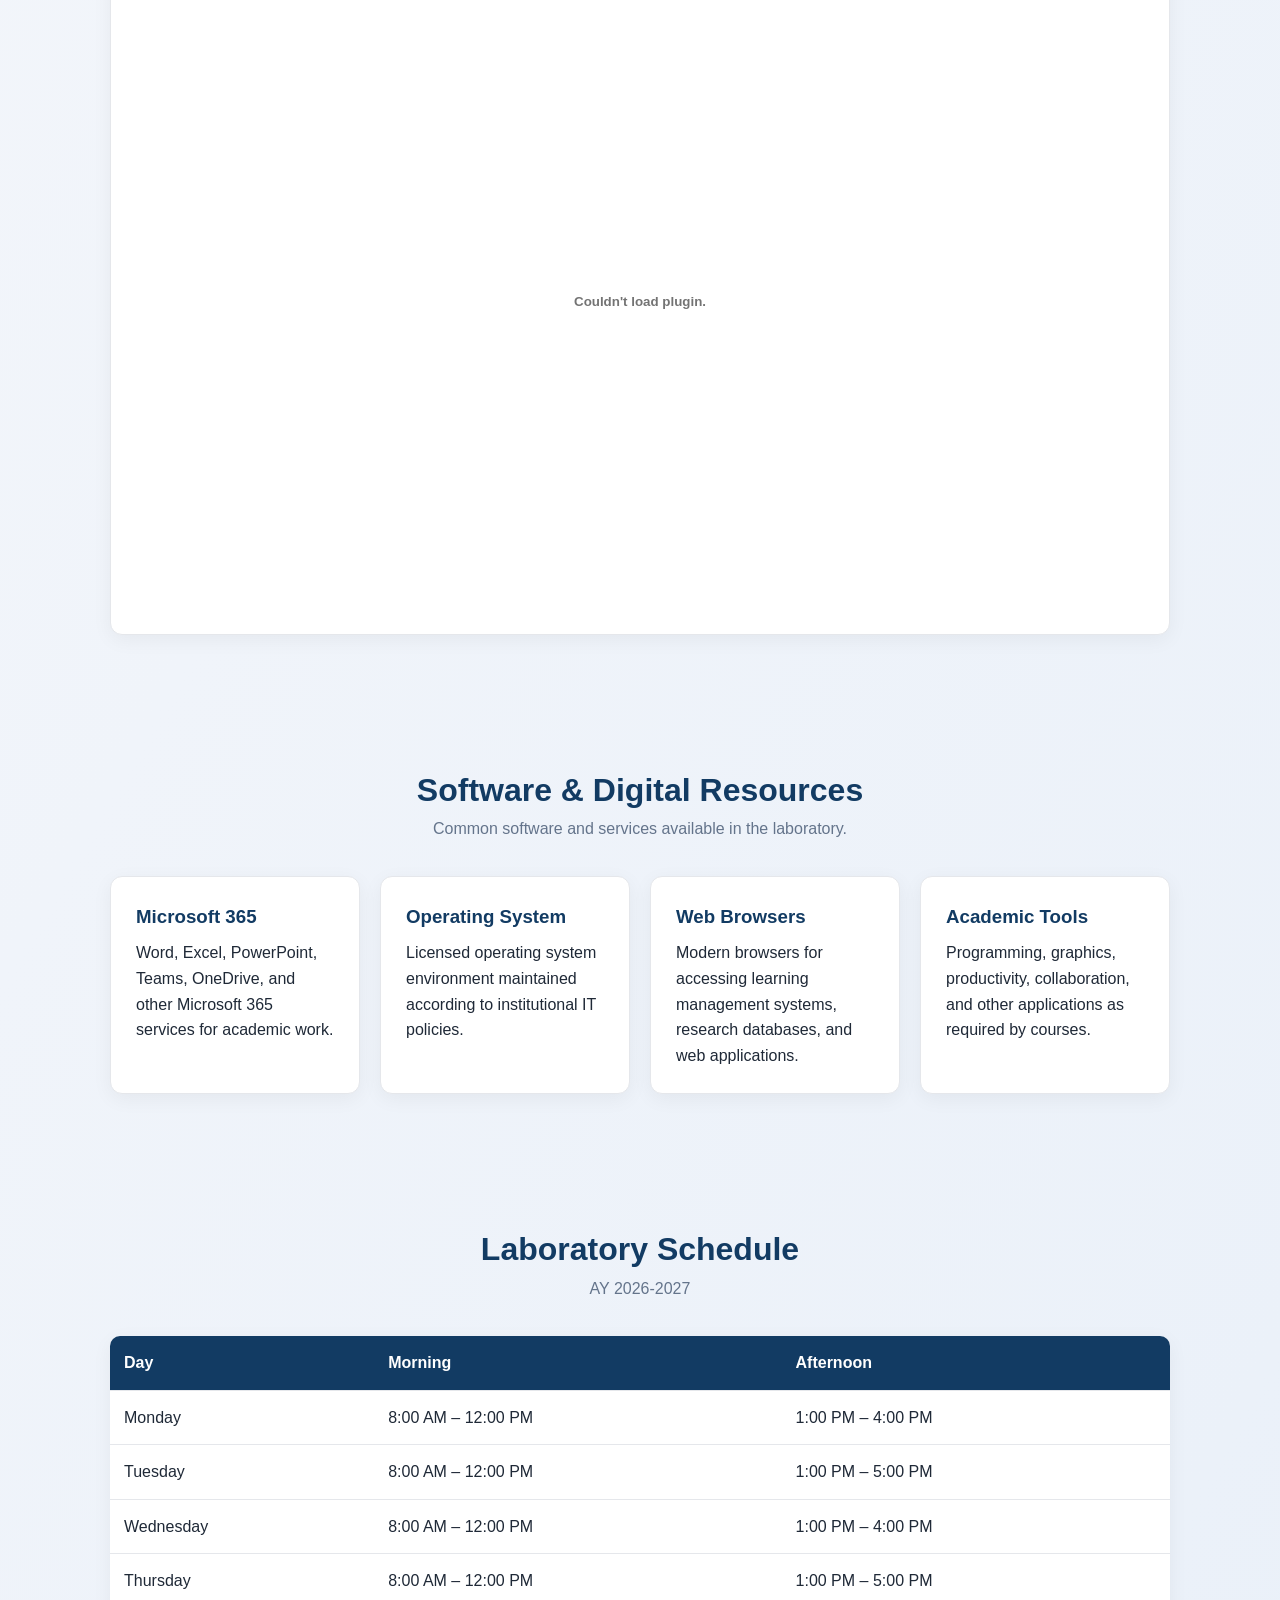
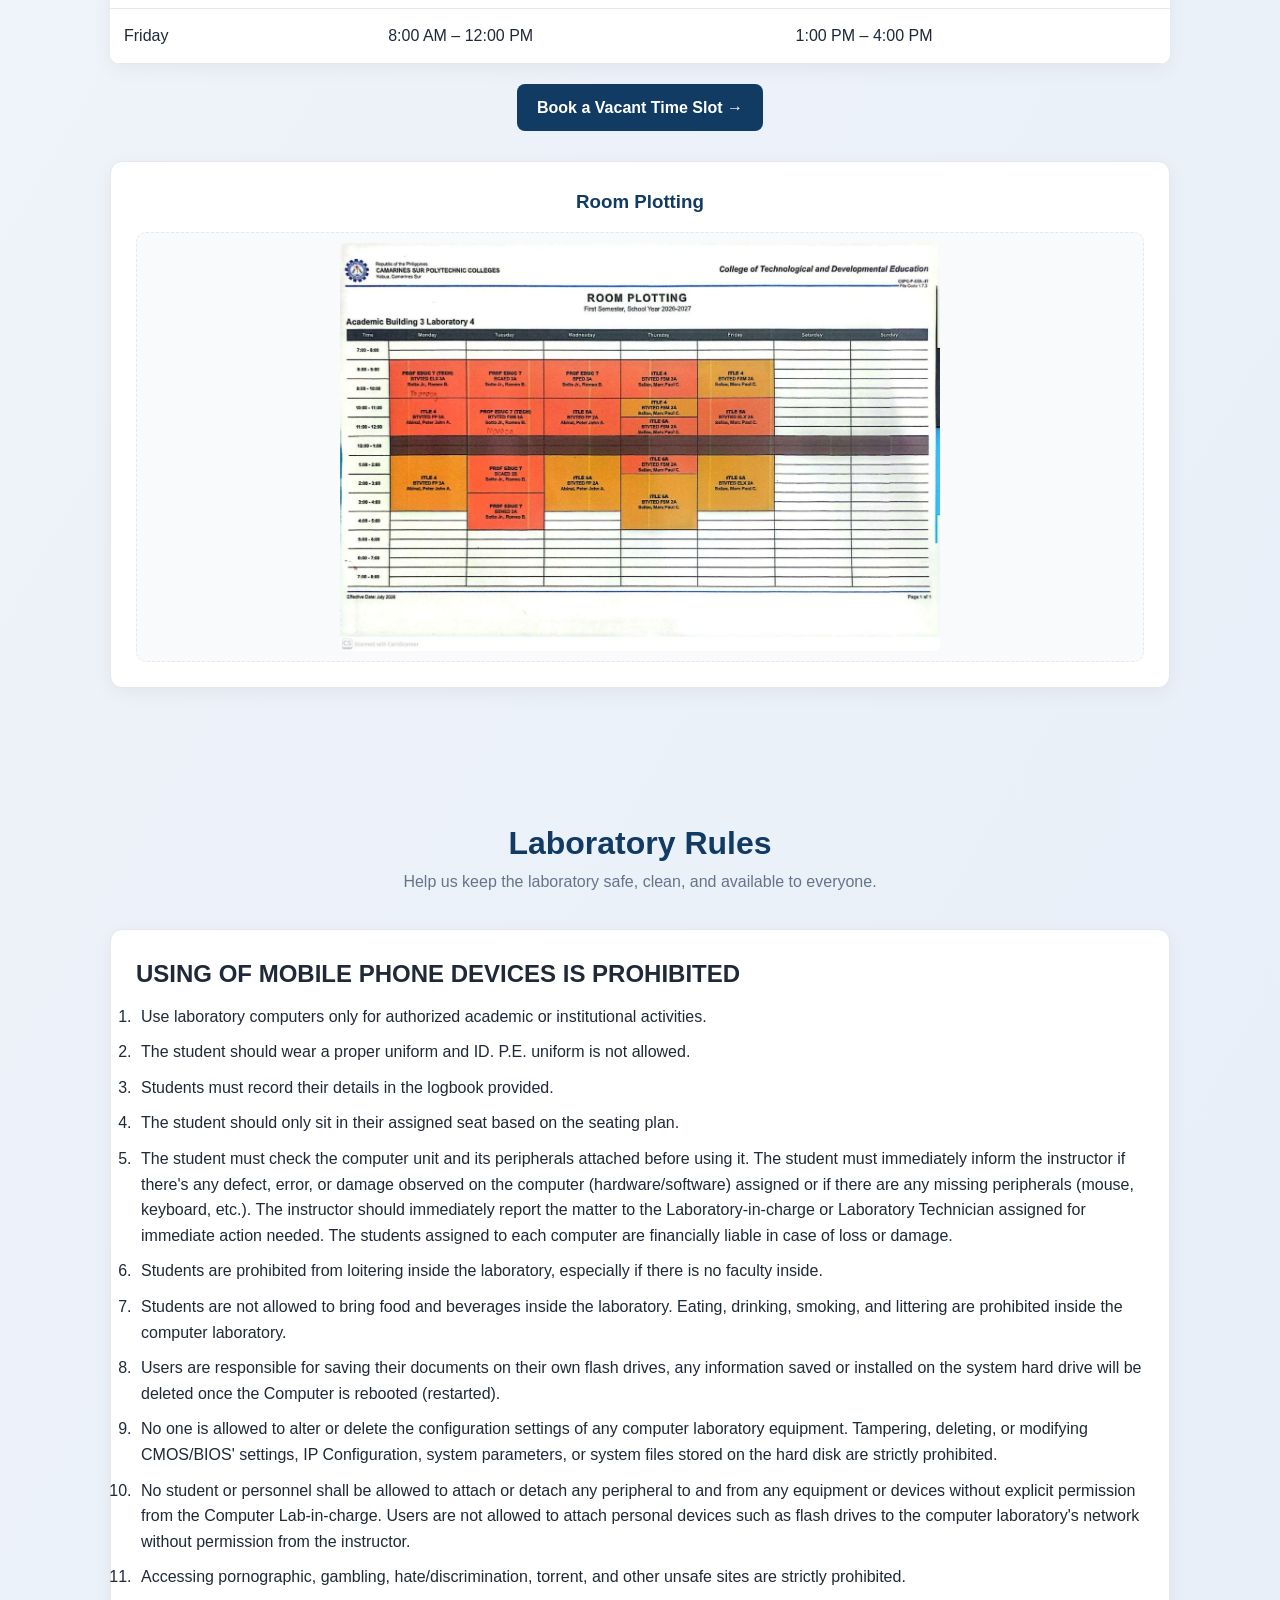
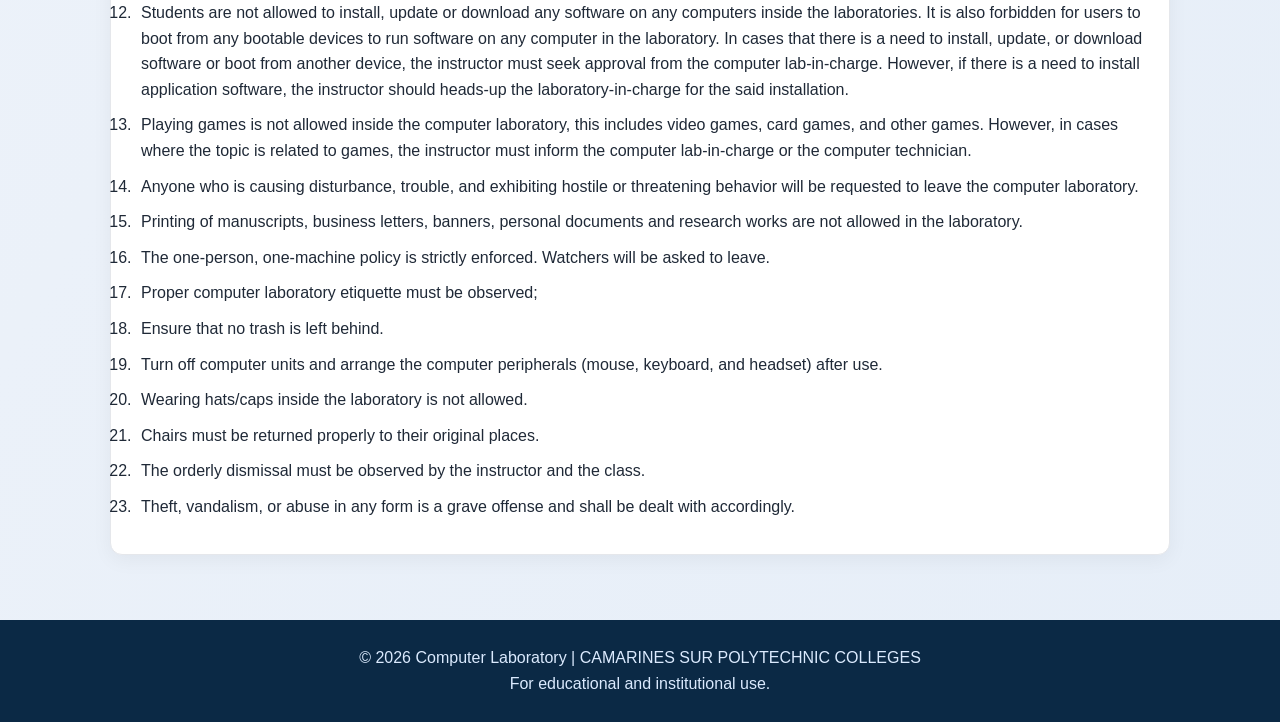
==== commit fb4275f6: "Add files via upload" ====
--- a/index.html
+++ b/index.html
@@ -221,6 +221,7 @@
 </div>
 
 </footer>
+<script src="js/nav-visibility.js"></script>
 <script src="js/security.js"></script>
 </body>
 </html>
--- a/css/index.css
+++ b/css/index.css
@@ -37,12 +37,22 @@
   display:flex;
   align-items:center;
   justify-content:center;
+  text-align:center;
+
+  img.zoomable:hover{transform:scale(1.1);box-shadow:0 8px 20px #0003}
 }
 .plan-holder img{
+  display:block;
+  margin:0 auto;
+  width:min(600px, 90vw);
   max-width:100%;
   height:auto;
-  display:block;
   border-radius:6px;
+}
+
+@media(max-width:700px){
+  .plan-holder{min-height:140px}
+  .plan-holder img{width:min(400px, 92vw)}
 }
 
 /* ---------- Photo gallery ---------- */
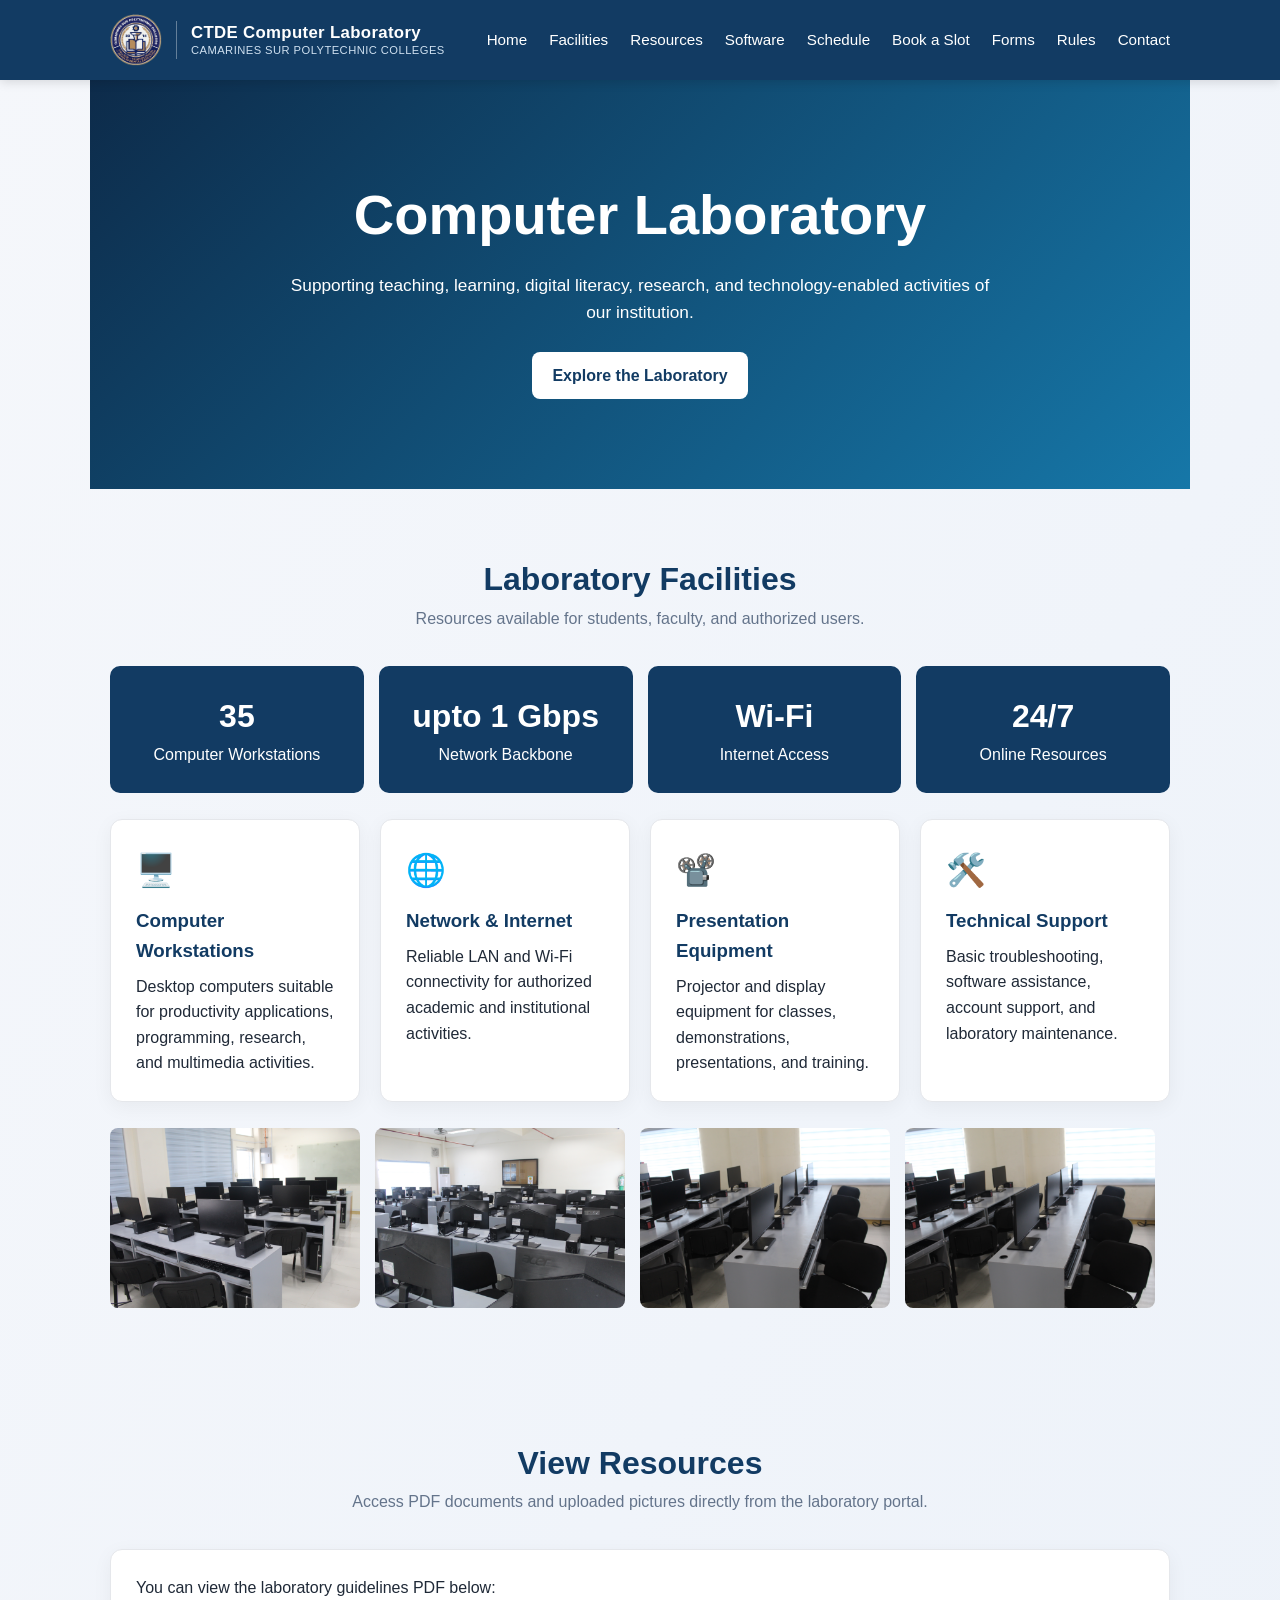
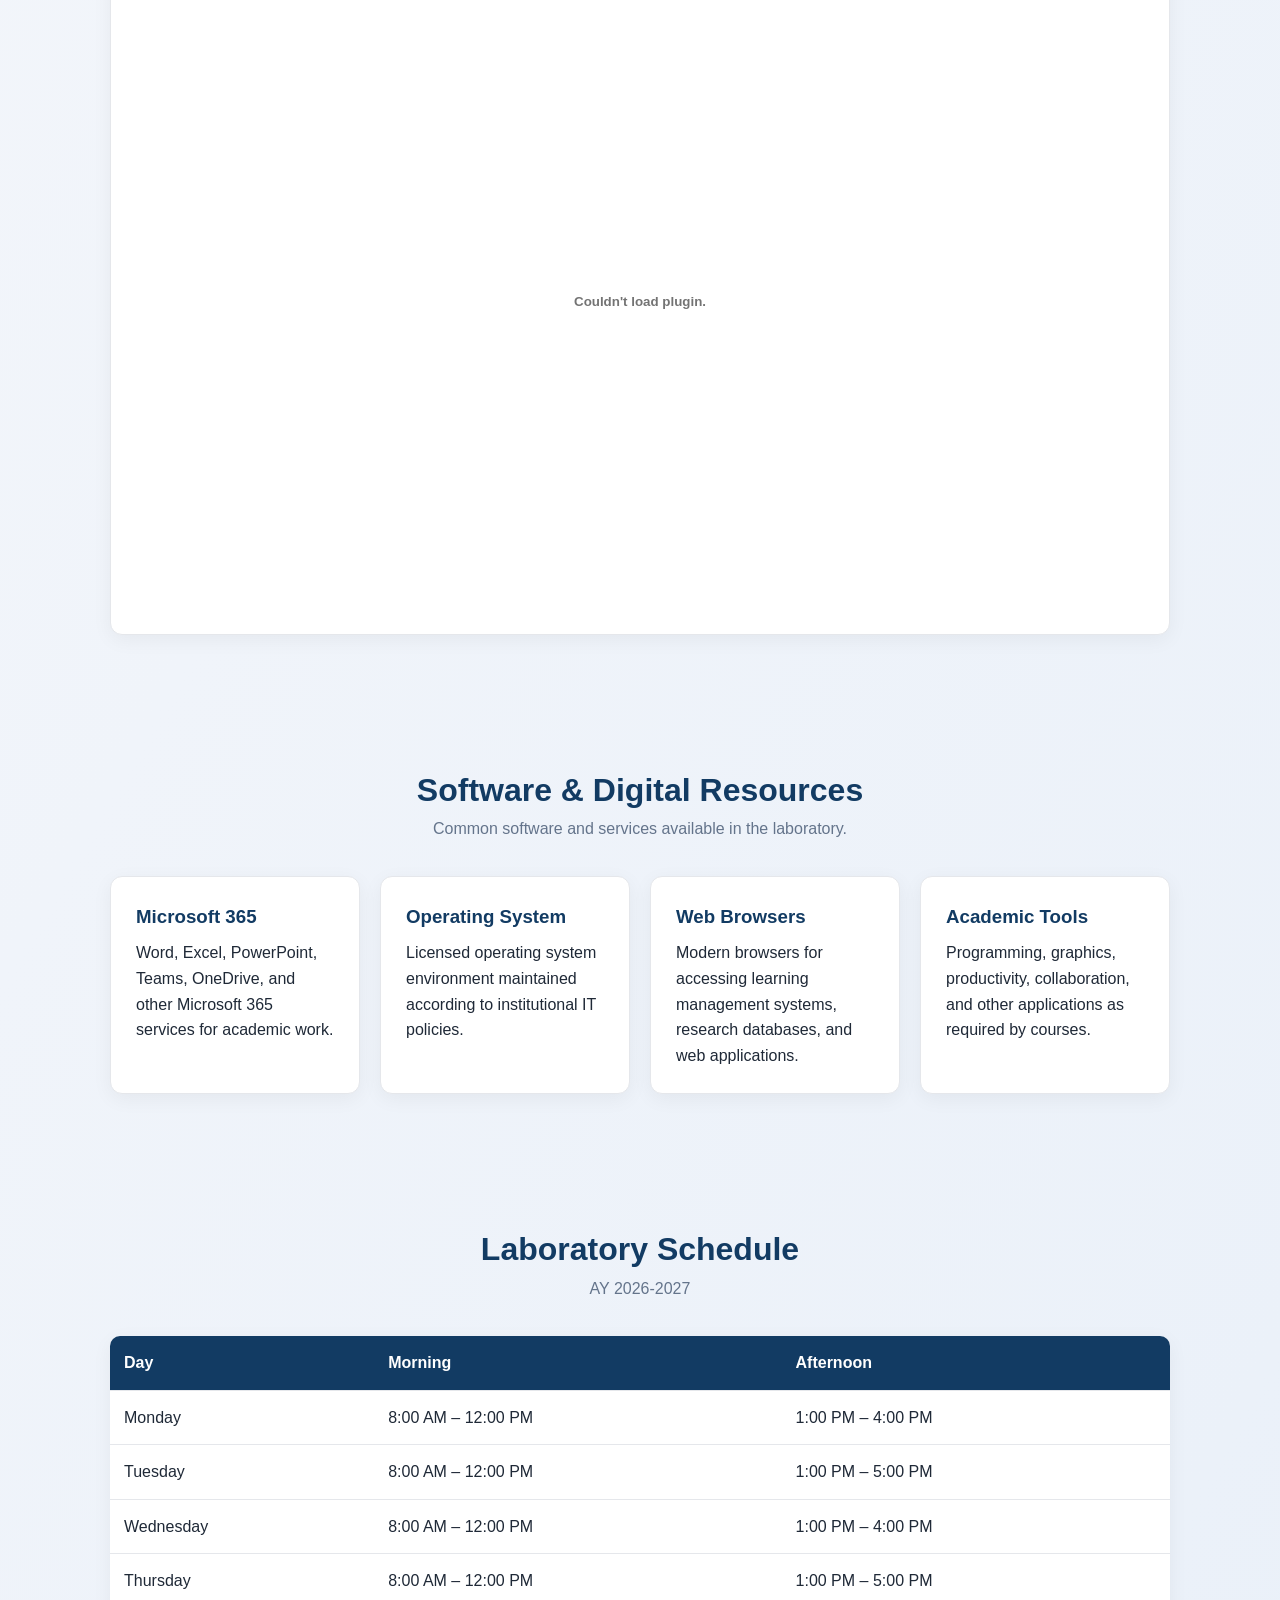
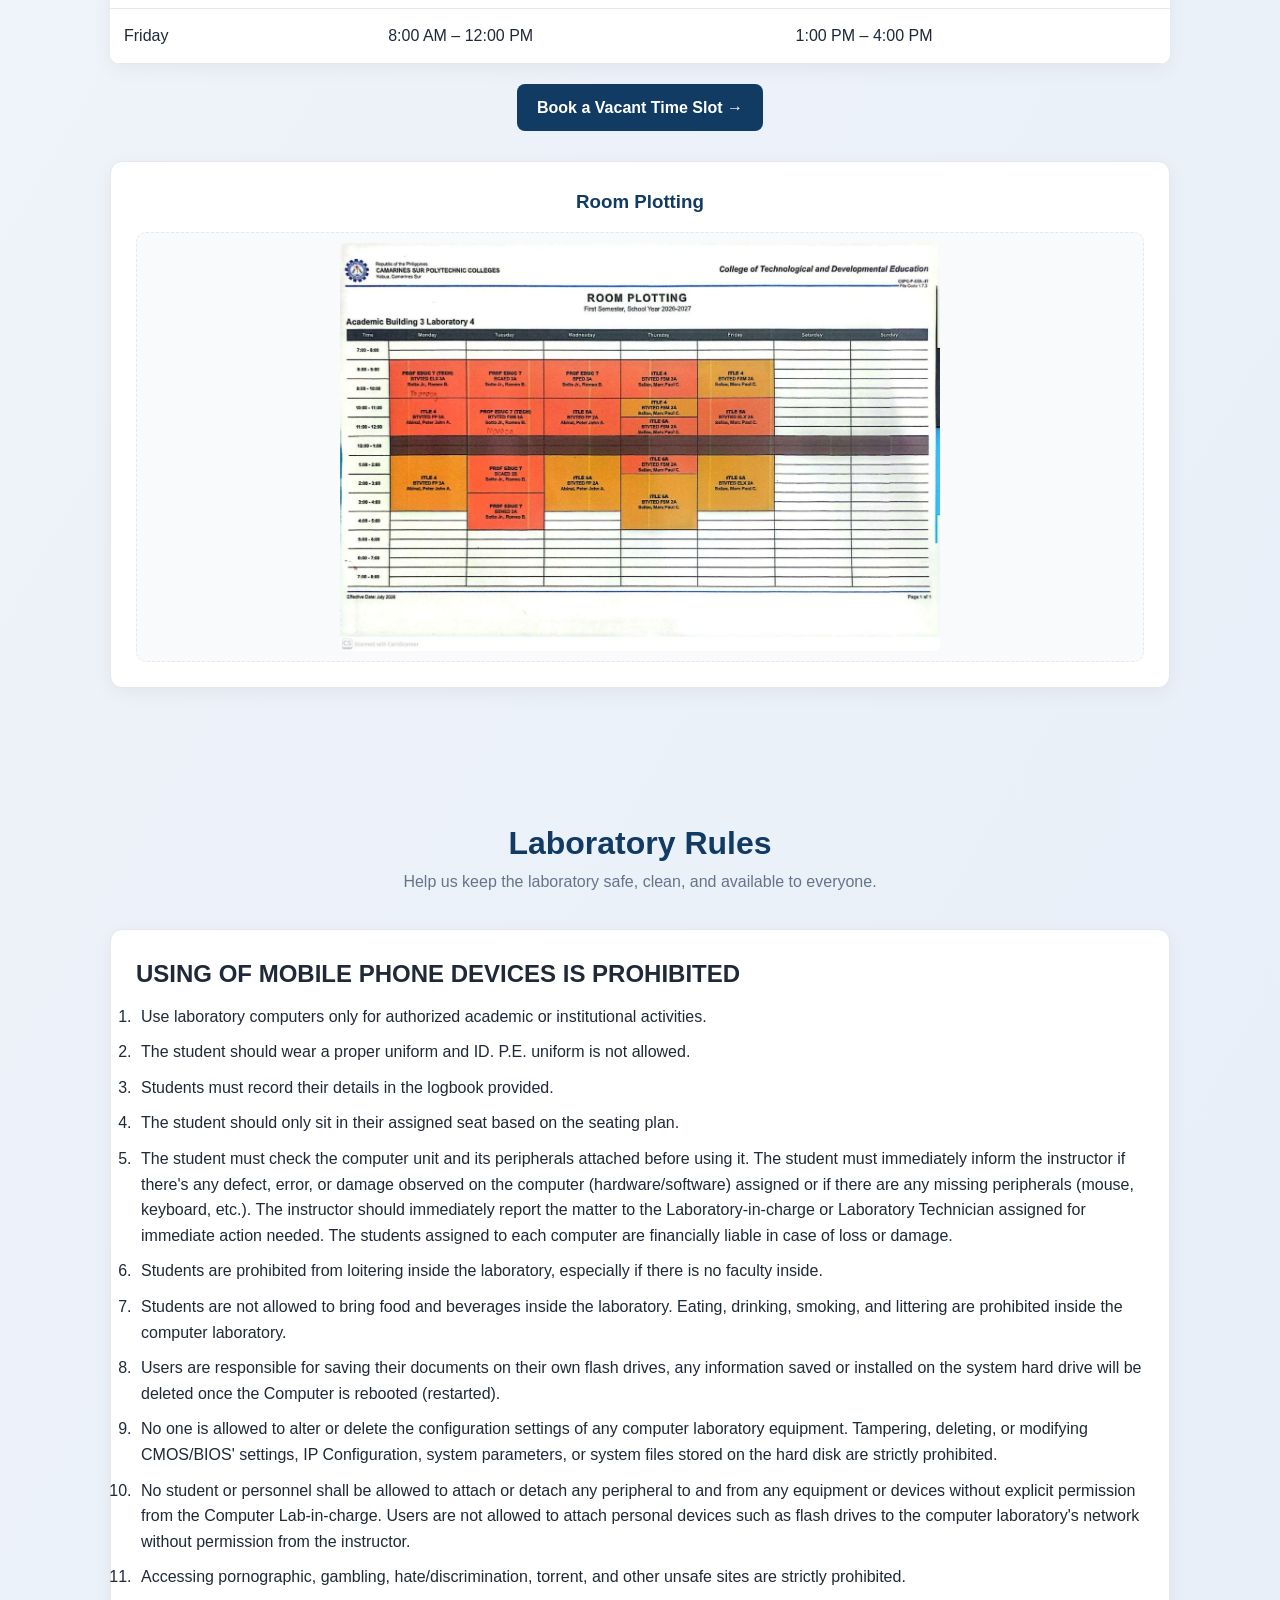
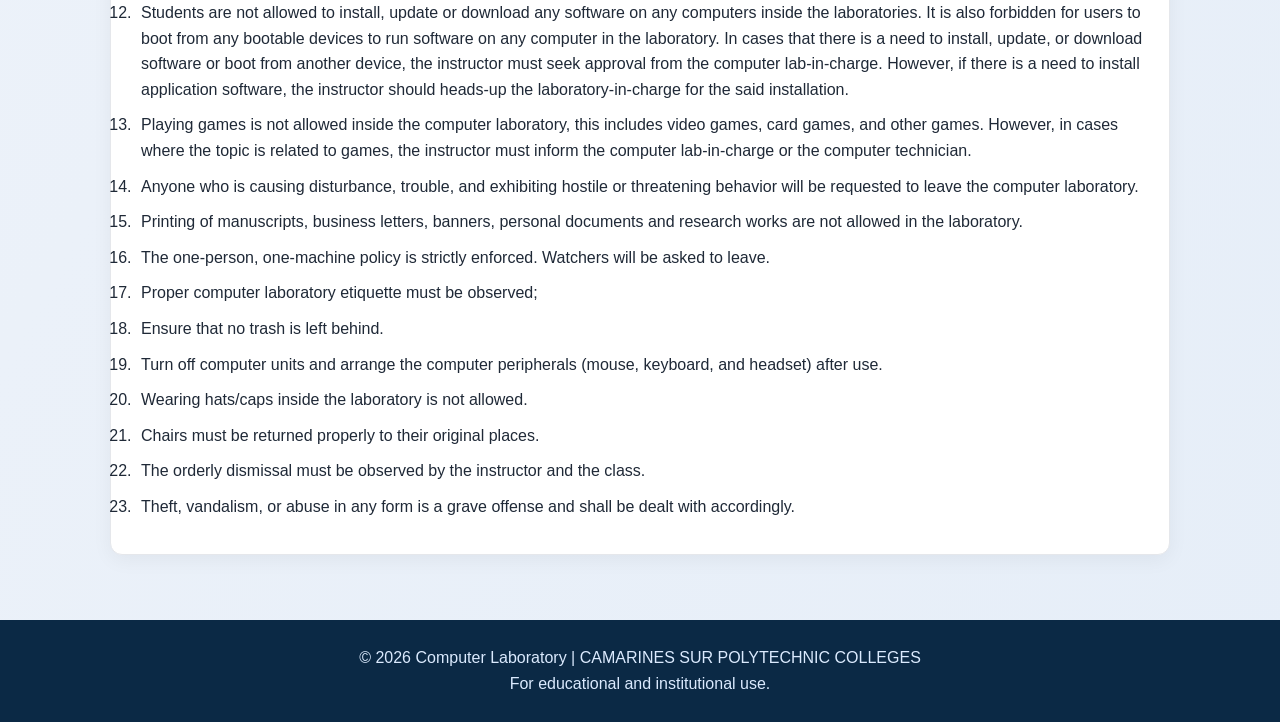
==== commit 85cf7269: "Update index.html" ====
--- a/index.html
+++ b/index.html
@@ -44,8 +44,8 @@
 <section id="facilities">
 <div class="section-title"><h2>Laboratory Facilities</h2><p>Resources available for students, faculty, and authorized users.</p></div>
 <div class="stats">
-<div class="stat"><strong>40</strong>Computer Workstations</div>
-<div class="stat"><strong>1 Gbps</strong>Network Backbone</div>
+<div class="stat"><strong>35</strong>Computer Workstations</div>
+<div class="stat"><strong>upto 1 Gbps</strong>Network Backbone</div>
 <div class="stat"><strong>Wi-Fi</strong>Internet Access</div>
 <div class="stat"><strong>24/7</strong>Online Resources</div>
 </div>
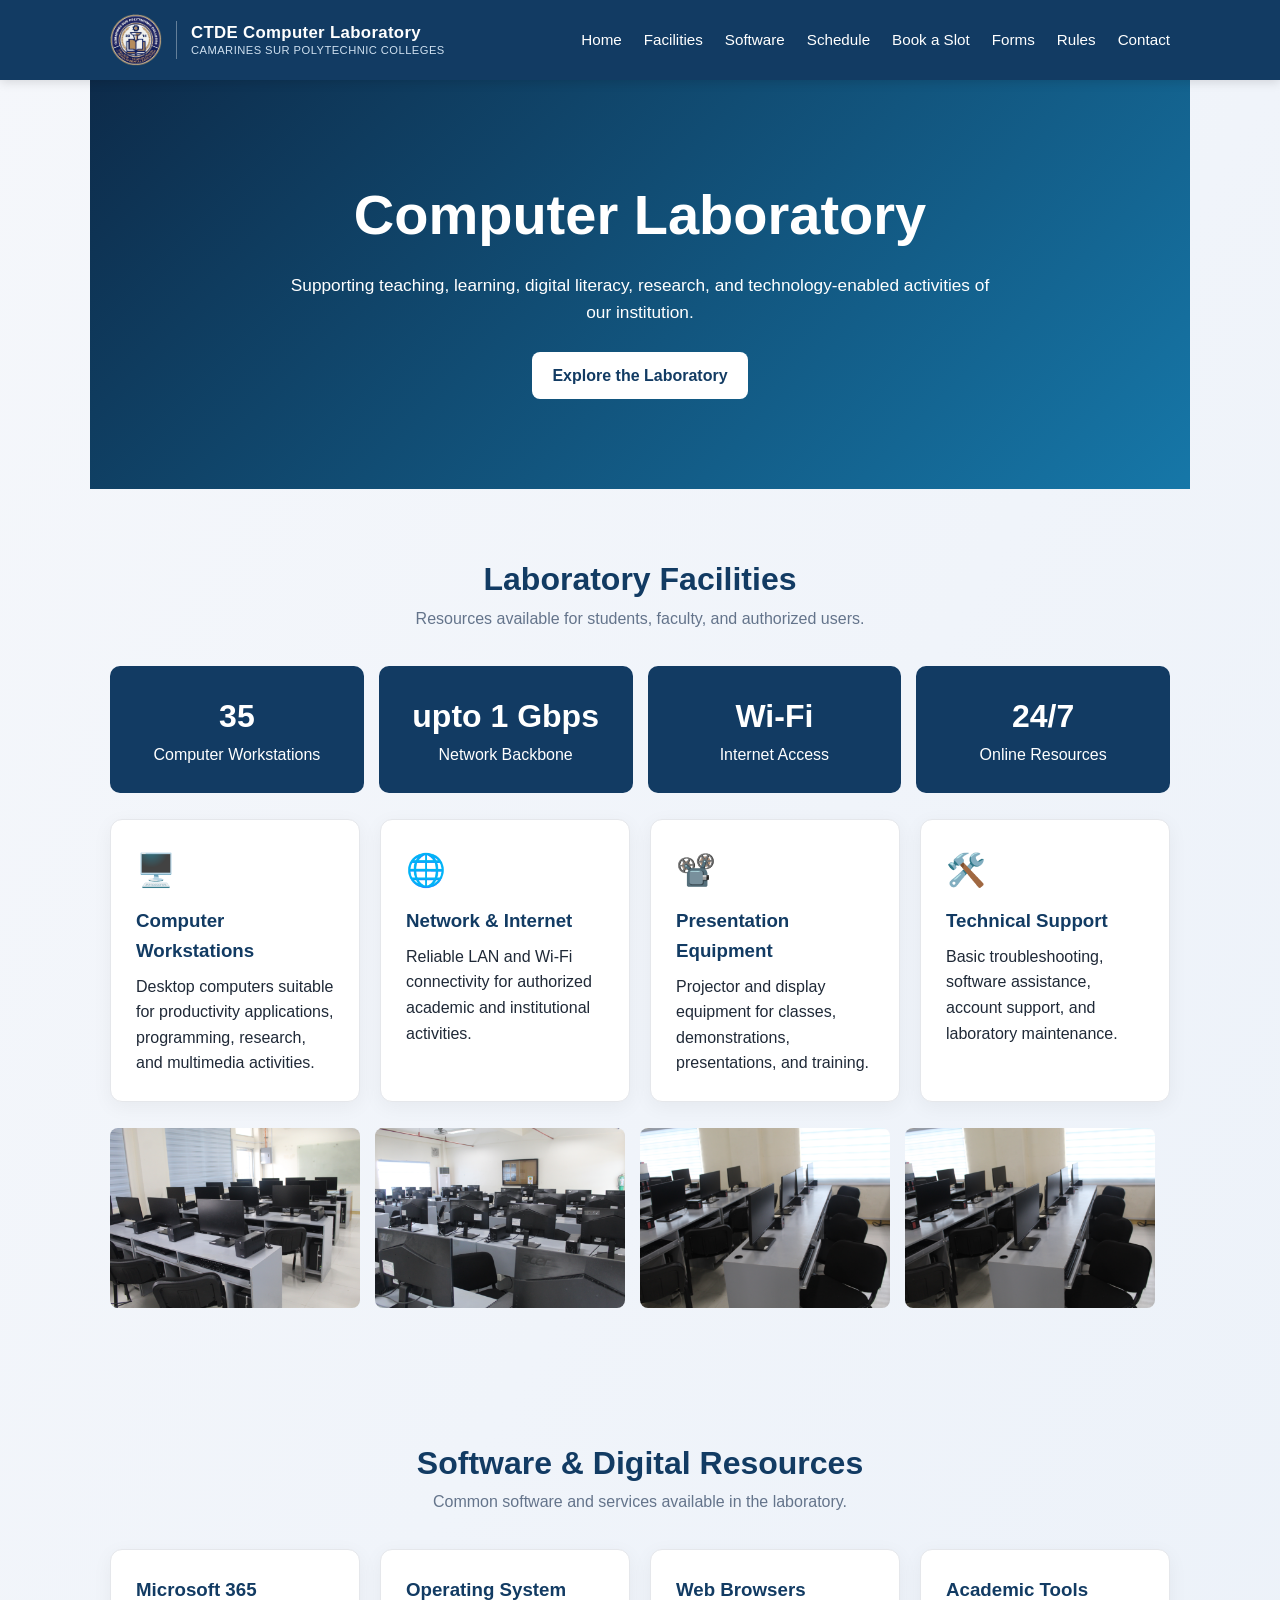
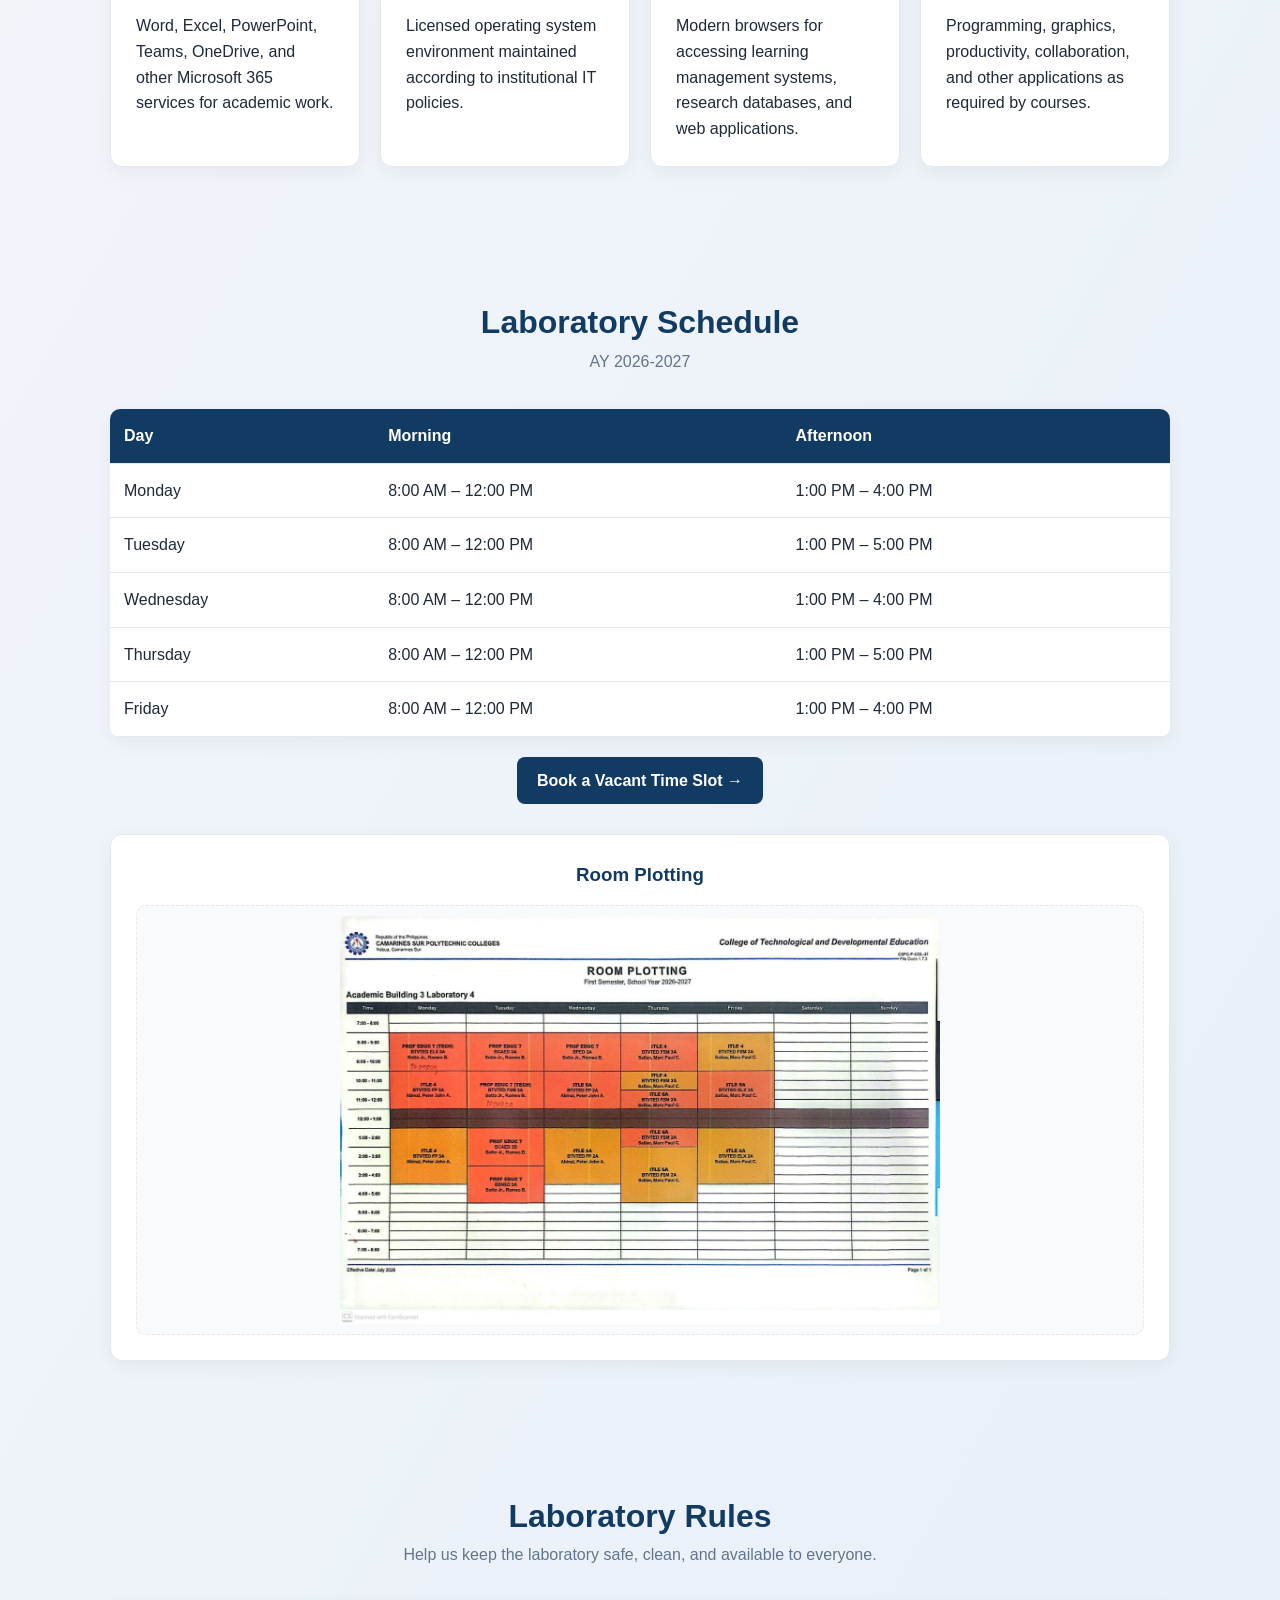
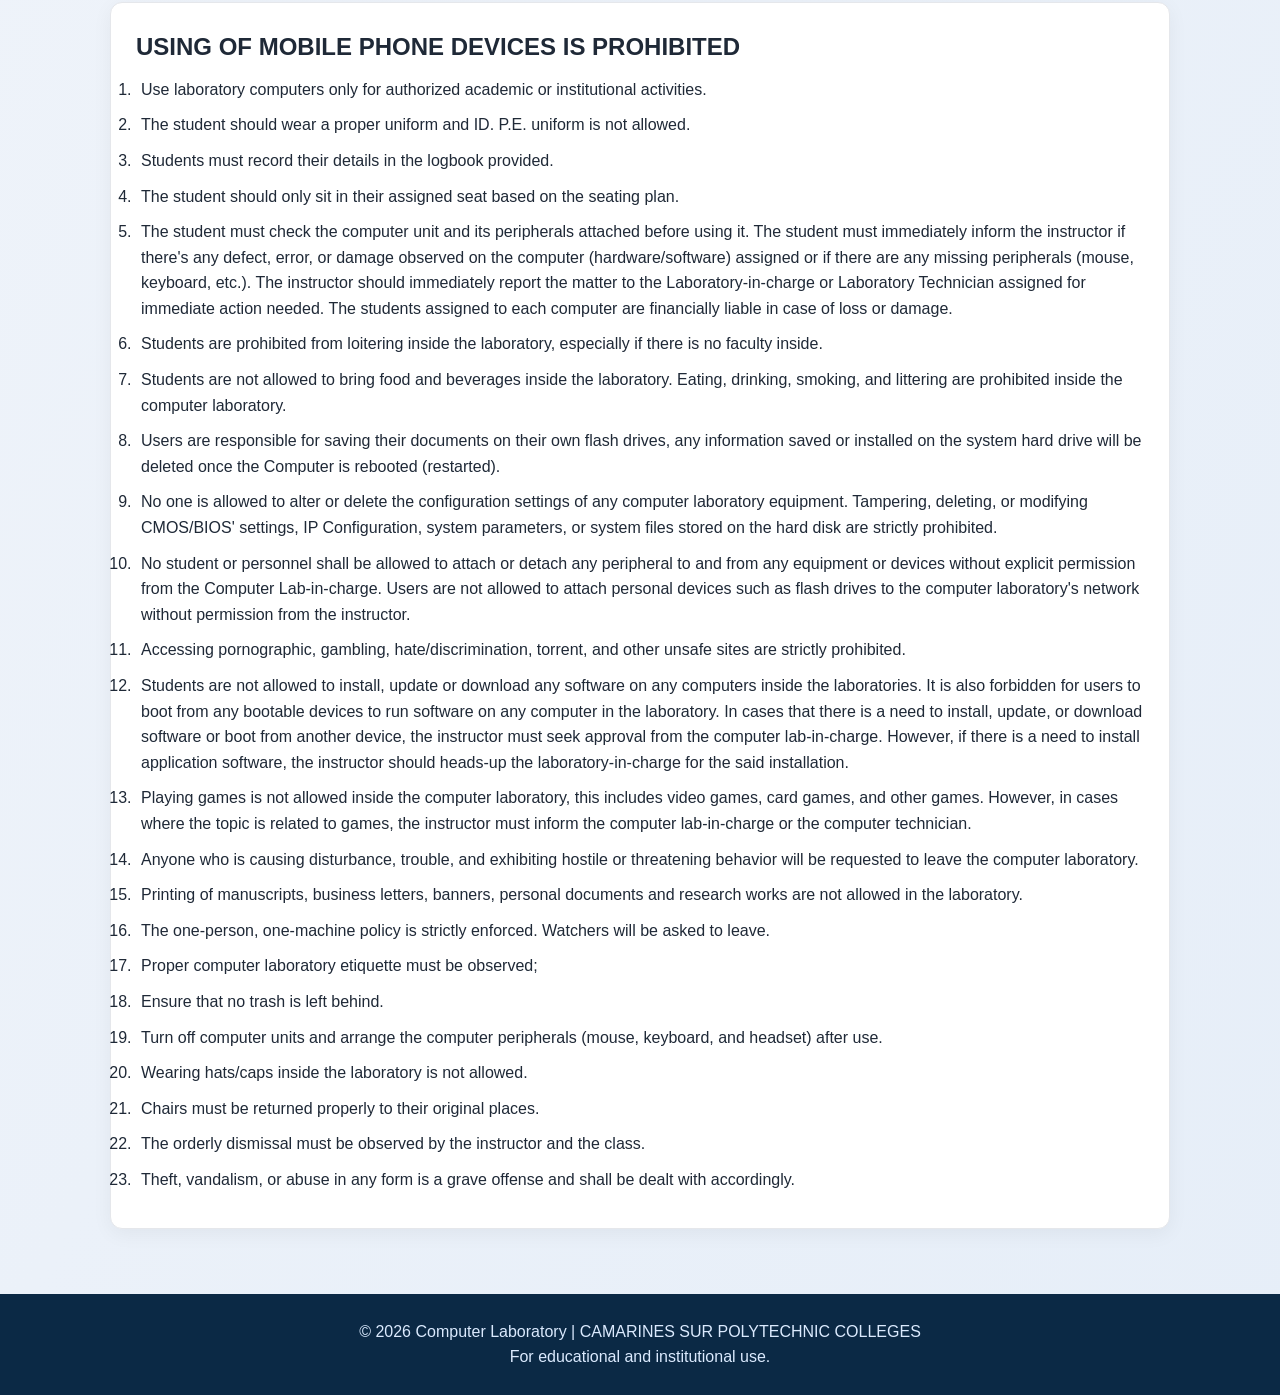
==== commit b1fded7a: "Update index.html" ====
--- a/index.html
+++ b/index.html
@@ -67,18 +67,18 @@
 
 </section>
 
-<section id="resources">
+<!-- <section id="resources">
   <div class="section-title">
     <h2>View Resources</h2>
     <p>Access PDF documents and uploaded pictures directly from the laboratory portal.</p>
   </div>
 
   <!-- PDF Viewer -->
-  <div class="card">
+  <!-- <div class="card">
     <p>You can view the laboratory guidelines PDF below:</p>
     <embed src="PDF/CSPC ICT Laboratory Manual.pdf" type="application/pdf" width="100%" height="600px" />
   </div>
-</section>
+</section> --> 
 
 
 <section id="software">
